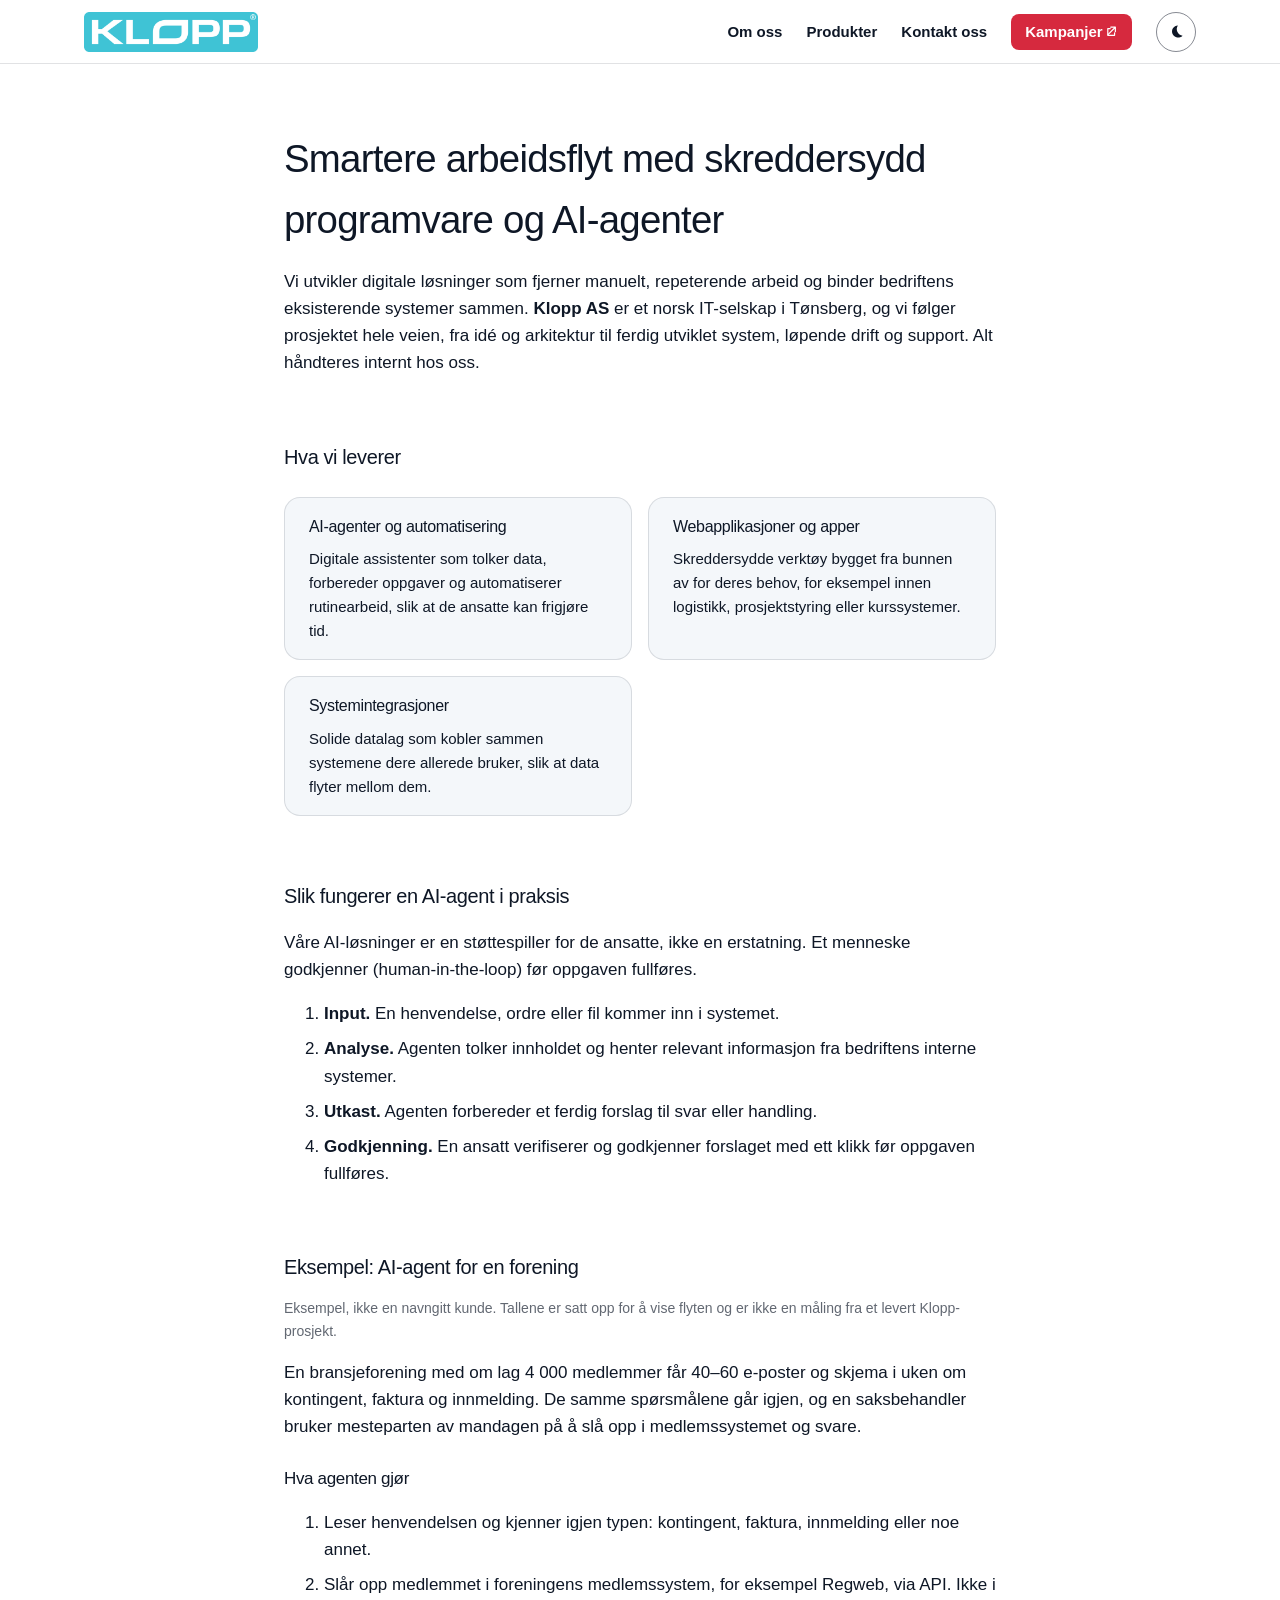
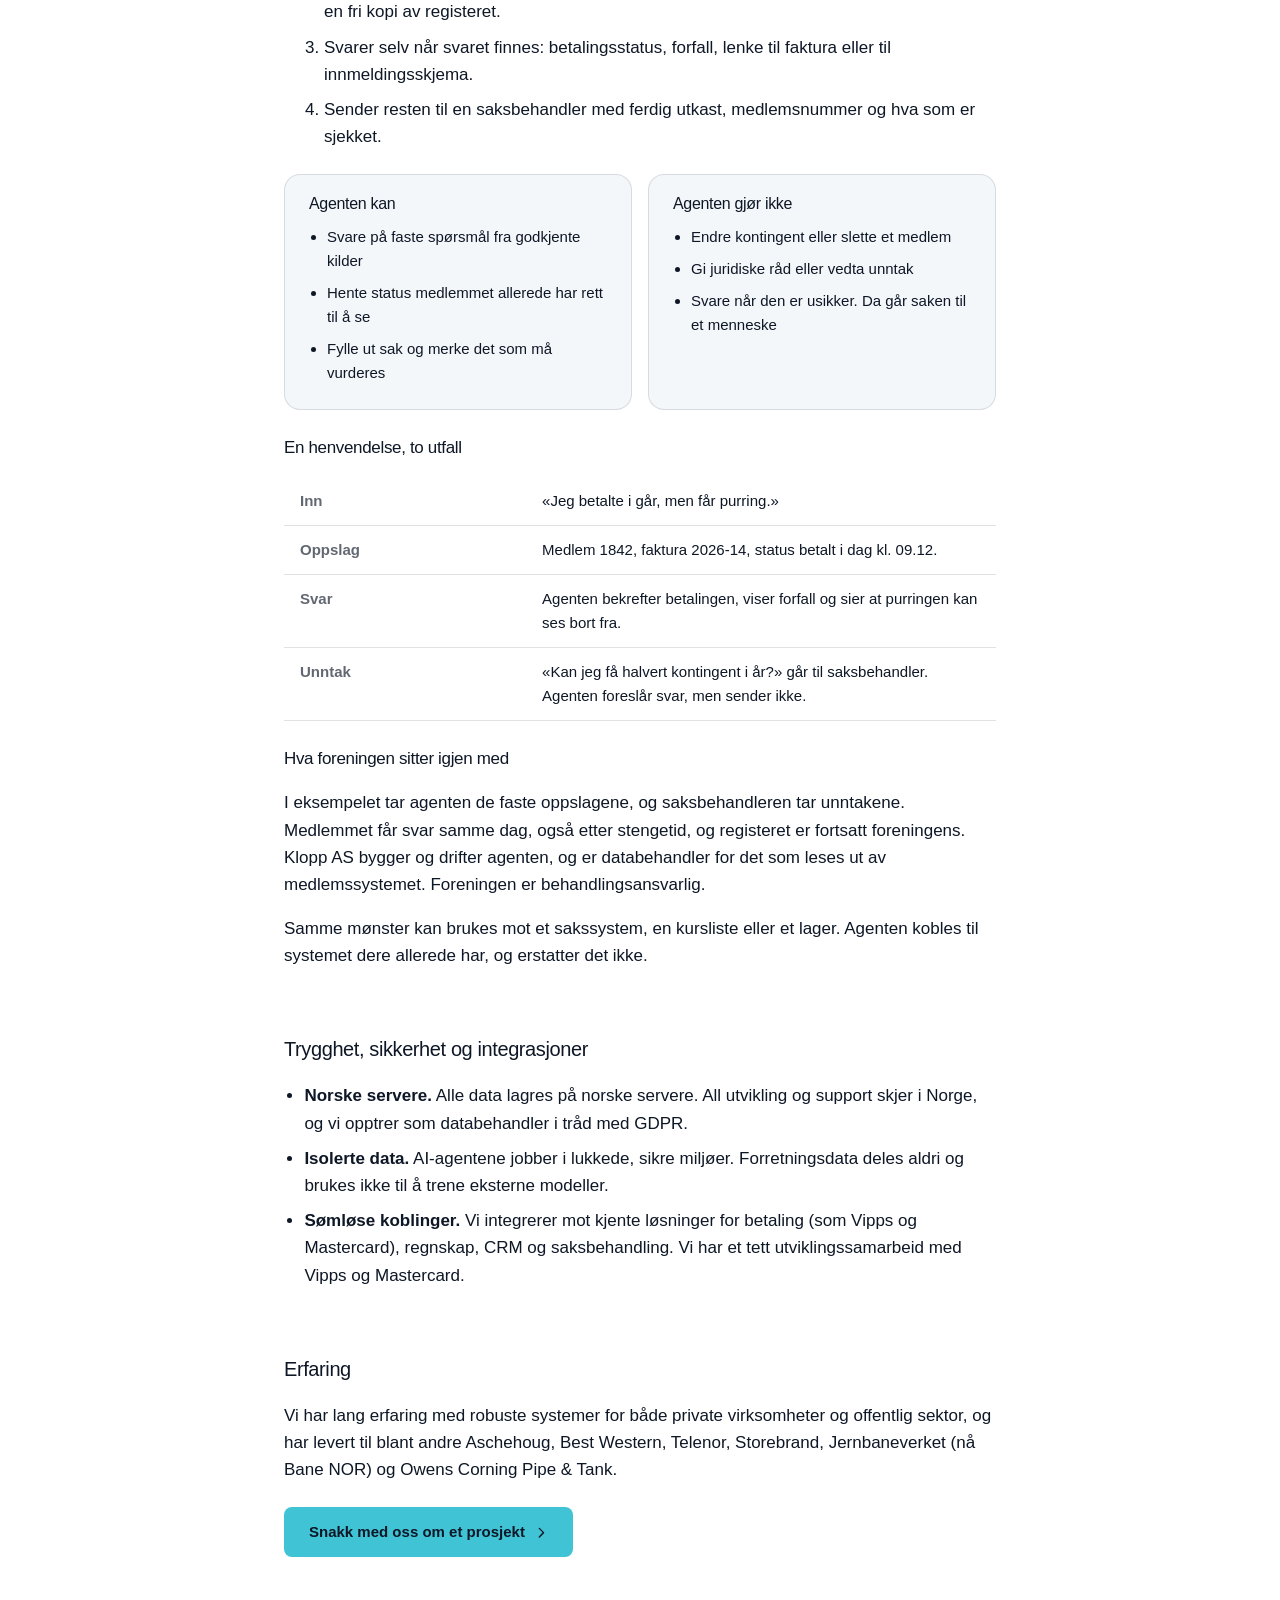
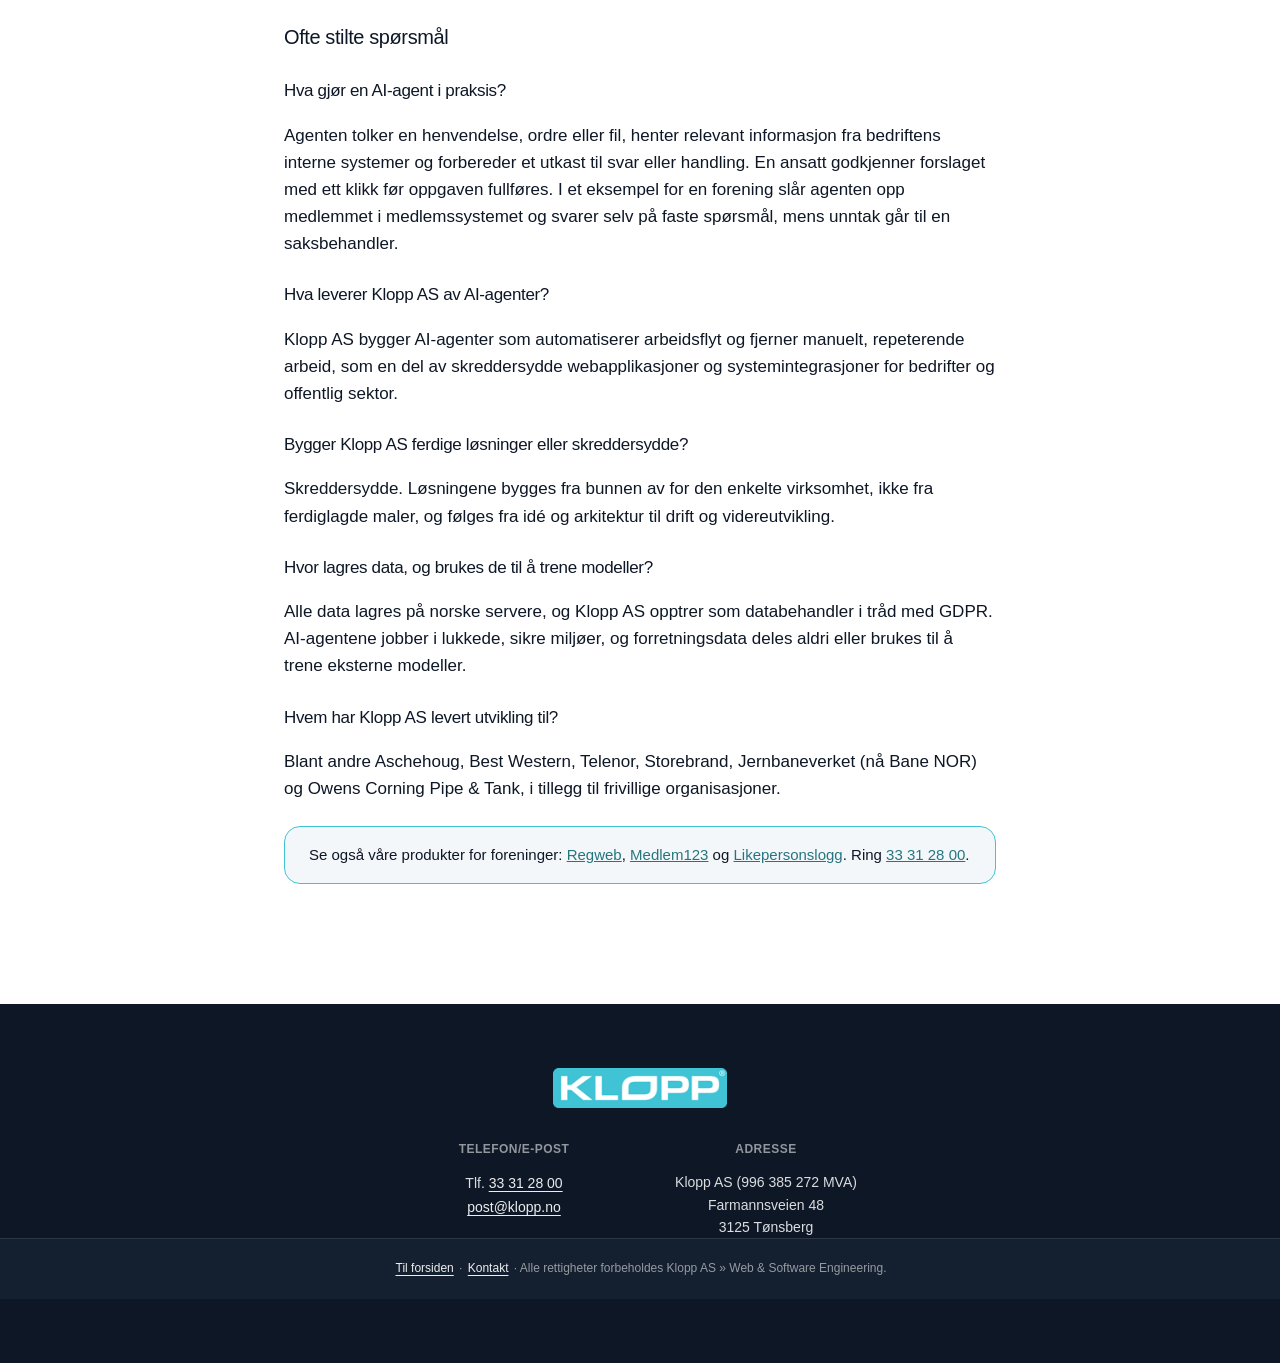
==== ai-agenter/index.html @ 17eaadf7 "Share image 1200x630 from full-resolution 2027 master; update og:/twitter: image tags with size, typ" ====
<!DOCTYPE html>
<html lang="nb">
    <head>
        <meta charset="utf-8" />
        <meta name="viewport" content="width=device-width, initial-scale=1, shrink-to-fit=no" />
        <meta name="description" content="Klopp AS i Tønsberg bygger AI-agenter, skreddersydde webapplikasjoner og systemintegrasjoner for bedrifter og offentlig sektor. Norske servere, GDPR." />
        <meta name="author" content="Klopp AS" />
        <link rel="canonical" href="https://klopp.no/ai-agenter/" />
        <meta property="og:type" content="website" />
        <meta property="og:url" content="https://klopp.no/ai-agenter/" />
        <meta property="og:title" content="AI-agenter og skreddersydd programvare — Klopp AS" />
        <meta property="og:description" content="Klopp AS i Tønsberg bygger AI-agenter, skreddersydde webapplikasjoner og systemintegrasjoner for bedrifter og offentlig sektor. Norske servere, GDPR." />
        <meta property="og:image" content="https://klopp.no/assets/img/klopp-forsidebilde-2027-delingsbilde-1200x630.jpg" />
        <meta property="og:image:width" content="1200" />
        <meta property="og:image:height" content="630" />
        <meta property="og:image:type" content="image/jpeg" />
        <meta property="og:image:alt" content="Fire kolleger rundt et bord i et lyst kontor, med Regweb medlemssystem på en laptop og Klopp-logo på kaffekoppen" />
        <meta property="og:locale" content="nb_NO" />
        <meta name="twitter:card" content="summary_large_image" />
        <meta name="twitter:title" content="AI-agenter og skreddersydd programvare — Klopp AS" />
        <meta name="twitter:description" content="Klopp AS i Tønsberg bygger AI-agenter, skreddersydde webapplikasjoner og systemintegrasjoner for bedrifter og offentlig sektor. Norske servere, GDPR." />
        <meta name="twitter:image" content="https://klopp.no/assets/img/klopp-forsidebilde-2027-delingsbilde-1200x630.jpg" />
        <meta name="twitter:image:alt" content="Fire kolleger rundt et bord i et lyst kontor, med Regweb medlemssystem på en laptop og Klopp-logo på kaffekoppen" />
        <meta name="color-scheme" content="light dark" />
        <meta name="referrer" content="strict-origin-when-cross-origin" />
        <meta http-equiv="Content-Security-Policy" content="default-src 'self'; script-src 'self'; style-src 'self' 'unsafe-inline'; img-src 'self' data:; font-src 'self' data:; connect-src 'self'; base-uri 'self'; form-action 'self'; object-src 'none'" />
        <script src="/js/theme-init.js"></script>
        <title>AI-agenter og skreddersydd programvare — Klopp AS</title>
        <link rel="icon" type="image/x-icon" href="/assets/img/favicon.ico" />
        <link rel="apple-touch-icon" href="/assets/img/apple-touch-icon.png" />
        <meta name="theme-color" content="#ffffff" media="(prefers-color-scheme: light)" />
        <meta name="theme-color" content="#1b1a19" media="(prefers-color-scheme: dark)" />
        <link href="/css/site.css" rel="stylesheet" />
        <script type="application/ld+json">
        {
            "@context": "https://schema.org",
            "@type": "WebPage",
            "@id": "https://klopp.no/ai-agenter/#webpage",
            "name": "AI-agenter og skreddersydd programvare — Klopp AS",
            "url": "https://klopp.no/ai-agenter/",
            "isPartOf": { "@id": "https://klopp.no/#website" },
            "inLanguage": "nb-NO"
        }
        </script>
        <script type="application/ld+json">
        {
            "@context": "https://schema.org",
            "@type": "BreadcrumbList",
            "itemListElement": [
                { "@type": "ListItem", "position": 1, "name": "Klopp AS", "item": "https://klopp.no/" },
                { "@type": "ListItem", "position": 2, "name": "AI-agenter", "item": "https://klopp.no/ai-agenter/" }
            ]
        }
        </script>
        <script type="application/ld+json">
        {
            "@context": "https://schema.org",
            "@type": "FAQPage",
            "mainEntity": [
                {
                    "@type": "Question",
                    "name": "Hva gjør en AI-agent i praksis?",
                    "acceptedAnswer": {
                        "@type": "Answer",
                        "text": "Agenten tolker en henvendelse, ordre eller fil, henter relevant informasjon fra bedriftens interne systemer og forbereder et utkast til svar eller handling. En ansatt godkjenner forslaget med ett klikk før oppgaven fullføres. I et eksempel for en forening slår agenten opp medlemmet i medlemssystemet og svarer selv på faste spørsmål, mens unntak går til en saksbehandler."
                    }
                },
                {
                    "@type": "Question",
                    "name": "Hva leverer Klopp AS av AI-agenter?",
                    "acceptedAnswer": {
                        "@type": "Answer",
                        "text": "Klopp AS bygger AI-agenter som automatiserer arbeidsflyt og fjerner manuelt, repeterende arbeid, som en del av skreddersydde webapplikasjoner og systemintegrasjoner for bedrifter og offentlig sektor."
                    }
                },
                {
                    "@type": "Question",
                    "name": "Bygger Klopp AS ferdige løsninger eller skreddersydde?",
                    "acceptedAnswer": {
                        "@type": "Answer",
                        "text": "Skreddersydde. Løsningene bygges fra bunnen av for den enkelte virksomhet, ikke fra ferdiglagde maler, og følges fra idé og arkitektur til drift og videreutvikling."
                    }
                },
                {
                    "@type": "Question",
                    "name": "Hvor lagres data, og brukes de til å trene modeller?",
                    "acceptedAnswer": {
                        "@type": "Answer",
                        "text": "Alle data lagres på norske servere, og Klopp AS opptrer som databehandler i tråd med GDPR. AI-agentene jobber i lukkede, sikre miljøer, og forretningsdata deles aldri eller brukes til å trene eksterne modeller."
                    }
                },
                {
                    "@type": "Question",
                    "name": "Hvem har Klopp AS levert utvikling til?",
                    "acceptedAnswer": {
                        "@type": "Answer",
                        "text": "Blant andre Aschehoug, Best Western, Telenor, Storebrand, Jernbaneverket (nå Bane NOR) og Owens Corning Pipe & Tank, i tillegg til frivillige organisasjoner."
                    }
                }
            ]
        }
        </script>
        <style>
            .legal-page {
                max-width: 760px;
                margin: 0 auto;
                padding: calc(var(--nav-height) + var(--space-8)) var(--space-5) var(--space-9);
            }
            .legal-page h1 {
                font-size: clamp(1.75rem, 3vw, 2.5rem);
                letter-spacing: -0.02em;
            }
            .legal-page .legal-updated {
                color: var(--color-text-secondary);
                font-size: 14px;
                margin: var(--space-2) 0 var(--space-8);
            }
            .legal-page h3.faq-q { font-size: 17px; margin: var(--space-5) 0 var(--space-2); }
            .legal-page h2 { scroll-margin-top: calc(var(--nav-height) + var(--space-4)); }
            .ex-note { font-size: 14px; color: var(--color-text-secondary); }
            .prod-hero-img { display: block; width: 100%; height: auto; border-radius: var(--radius-md); border: 1px solid var(--color-border); margin: var(--space-5) 0; }
            .ex-grid { display: grid; grid-template-columns: repeat(2, minmax(0, 1fr)); gap: var(--space-4); margin: var(--space-5) 0; }
            @media (max-width: 640px) { .ex-grid { grid-template-columns: minmax(0, 1fr); } }
            .ex-card { background: var(--color-bg-elevated); border: 1px solid var(--color-border); border-radius: var(--radius-md); padding: var(--space-4) var(--space-5); }
            .ex-card h3 { font-size: 16px; margin: 0 0 var(--space-2); }
            .ex-card p, .ex-card ul { margin: 0; font-size: 15px; }
            .ex-card ul { padding-left: 1.1em; }
            .ex-table { width: 100%; border-collapse: collapse; font-size: 15px; margin: var(--space-4) 0; }
            .ex-table th, .ex-table td { text-align: left; vertical-align: top; padding: var(--space-3) var(--space-4); border-bottom: 1px solid var(--color-border); }
            .ex-table thead th { color: var(--color-text); font-size: 14px; border-bottom: 2px solid var(--color-border); }
            .ex-table tbody th { width: 34%; color: var(--color-text-secondary); font-weight: 600; }
            @media (max-width: 600px) {
                .ex-table, .ex-table tbody, .ex-table tr, .ex-table th, .ex-table td { display: block; width: auto; }
                .ex-table thead { display: none; }
                .ex-table tr { border-bottom: 1px solid var(--color-border); padding: var(--space-3) 0; }
                .ex-table tbody th { border: 0; padding: 0 var(--space-2) var(--space-1); width: auto; }
                .ex-table td { border: 0; padding: var(--space-1) var(--space-2); }
                .ex-table-cmp td::before { content: attr(data-label) ": "; font-weight: 600; color: var(--color-text-secondary); }
            }
            .prod-actions { display: flex; flex-wrap: wrap; gap: var(--space-3); margin: var(--space-5) 0; }
            .prod-actions .teaser-card-btn { width: auto; }
            @media (max-width: 480px) { .prod-actions .teaser-card-btn { width: 100%; } }
            .legal-page h2 {
                font-size: 20px;
                margin-top: var(--space-8);
                margin-bottom: var(--space-3);
            }
            .legal-page p, .legal-page li { line-height: 1.6; }
            .legal-page ul { padding-left: 1.2em; }
            .legal-page li { margin-bottom: var(--space-2); }
            .legal-page .legal-box {
                background: var(--color-bg-elevated);
                border: 1px solid var(--accent-blue);
                border-radius: var(--radius-md);
                padding: var(--space-4) var(--space-5);
                margin: var(--space-5) 0;
                font-size: 15px;
            }
            .navbar-brand-logo { height: 40px; width: auto; display: block; }
            .footer-brand-logo { height: 40px; width: auto; }
            .footer-grid-compact {
                grid-template-columns: repeat(2, minmax(0, 220px));
                justify-content: center;
            }
            @media (max-width: 767px) { .footer-grid-compact { grid-template-columns: 1fr; justify-content: normal; } }
        </style>
    </head>
    <body>
        <a class="skip-link" href="#main">Hopp til innhold</a>
        <nav class="navbar">
            <div class="container">
                <a class="navbar-brand" href="/"><picture><source srcset="/assets/img/Klopp_logo_ink_R_w600.webp" type="image/webp" /><img src="/assets/img/Klopp_logo_ink_R_w600.png" alt="Klopp AS" class="navbar-brand-logo" width="600" height="138" /></picture></a>
                <div class="navbar-actions">
                    <a class="navbar-link" href="/#tillit">Om oss</a>
                    <a class="navbar-link" href="/#produkter">Produkter</a>
                    <a class="navbar-link" href="/kontakt.html">Kontakt oss</a>
                    <a class="navbar-link navbar-link-highlight" href="https://medlemssystem.no/" target="_blank" rel="noopener">Kampanjer <svg class="icon" viewBox="0 0 16 16" width="1em" height="1em" fill="currentColor" aria-hidden="true"><path d="M6.5 2.75A.75.75 0 0 1 7.25 2H13a.75.75 0 0 1 .75.75v5.75a.75.75 0 0 1-1.5 0V4.56L4.28 12.53a.75.75 0 0 1-1.06-1.06L11.19 3.5H7.25a.75.75 0 0 1-.75-.75Z"/><path d="M2.75 4.5A.75.75 0 0 1 3.5 3.75h3a.75.75 0 0 1 0 1.5h-2.25v7h7V10a.75.75 0 0 1 1.5 0v3a.75.75 0 0 1-.75.75h-8.5a.75.75 0 0 1-.75-.75v-8.5Z"/></svg><span class="sr-only">(åpner medlemssystem.no i ny fane)</span></a>
                    <button class="theme-toggle" id="themeToggle" type="button" aria-label="Bytt mellom lyst og mørkt utseende" aria-pressed="false">
                        <span class="theme-toggle-icon" aria-hidden="true"><svg class="icon" viewBox="0 0 16 16" width="1em" height="1em" fill="currentColor"><path d="M9.5 1.5a6.5 6.5 0 1 0 5 10.9A7 7 0 0 1 9.5 1.5Z"/></svg></span>
                    </button>
                </div>
            </div>
        </nav>

        <main class="legal-page" id="main">
            <h1>Smartere arbeidsflyt med skreddersydd programvare og AI-agenter</h1>
            <p>Vi utvikler digitale løsninger som fjerner manuelt, repeterende arbeid og binder bedriftens eksisterende systemer sammen. <strong>Klopp AS</strong> er et norsk IT-selskap i Tønsberg, og vi følger prosjektet hele veien, fra idé og arkitektur til ferdig utviklet system, løpende drift og support. Alt håndteres internt hos oss.</p>
            <h2>Hva vi leverer</h2>
            <div class="ex-grid">
                <section class="ex-card"><h3>AI-agenter og automatisering</h3><p>Digitale assistenter som tolker data, forbereder oppgaver og automatiserer rutinearbeid, slik at de ansatte kan frigjøre tid.</p></section>
                <section class="ex-card"><h3>Webapplikasjoner og apper</h3><p>Skreddersydde verktøy bygget fra bunnen av for deres behov, for eksempel innen logistikk, prosjektstyring eller kurssystemer.</p></section>
                <section class="ex-card"><h3>Systemintegrasjoner</h3><p>Solide datalag som kobler sammen systemene dere allerede bruker, slik at data flyter mellom dem.</p></section>
            </div>
            <h2>Slik fungerer en AI-agent i praksis</h2>
            <p>Våre AI-løsninger er en støttespiller for de ansatte, ikke en erstatning. Et menneske godkjenner (human-in-the-loop) før oppgaven fullføres.</p>
            <ol>
                <li><strong>Input.</strong> En henvendelse, ordre eller fil kommer inn i systemet.</li>
                <li><strong>Analyse.</strong> Agenten tolker innholdet og henter relevant informasjon fra bedriftens interne systemer.</li>
                <li><strong>Utkast.</strong> Agenten forbereder et ferdig forslag til svar eller handling.</li>
                <li><strong>Godkjenning.</strong> En ansatt verifiserer og godkjenner forslaget med ett klikk før oppgaven fullføres.</li>
            </ol>
            <h2>Eksempel: AI-agent for en forening</h2>
            <p class="ex-note">Eksempel, ikke en navngitt kunde. Tallene er satt opp for å vise flyten og er ikke en måling fra et levert Klopp-prosjekt.</p>
            <p>En bransjeforening med om lag 4&nbsp;000 medlemmer får 40–60 e-poster og skjema i uken om kontingent, faktura og innmelding. De samme spørsmålene går igjen, og en saksbehandler bruker mesteparten av mandagen på å slå opp i medlemssystemet og svare.</p>
            <h3 class="faq-q">Hva agenten gjør</h3>
            <ol>
                <li>Leser henvendelsen og kjenner igjen typen: kontingent, faktura, innmelding eller noe annet.</li>
                <li>Slår opp medlemmet i foreningens medlemssystem, for eksempel Regweb, via API. Ikke i en fri kopi av registeret.</li>
                <li>Svarer selv når svaret finnes: betalingsstatus, forfall, lenke til faktura eller til innmeldingsskjema.</li>
                <li>Sender resten til en saksbehandler med ferdig utkast, medlemsnummer og hva som er sjekket.</li>
            </ol>
            <div class="ex-grid">
                <section class="ex-card">
                    <h3>Agenten kan</h3>
                    <ul>
                        <li>Svare på faste spørsmål fra godkjente kilder</li>
                        <li>Hente status medlemmet allerede har rett til å se</li>
                        <li>Fylle ut sak og merke det som må vurderes</li>
                    </ul>
                </section>
                <section class="ex-card">
                    <h3>Agenten gjør ikke</h3>
                    <ul>
                        <li>Endre kontingent eller slette et medlem</li>
                        <li>Gi juridiske råd eller vedta unntak</li>
                        <li>Svare når den er usikker. Da går saken til et menneske</li>
                    </ul>
                </section>
            </div>
            <h3 class="faq-q">En henvendelse, to utfall</h3>
            <table class="ex-table">
                <tbody>
                    <tr><th>Inn</th><td>«Jeg betalte i går, men får purring.»</td></tr>
                    <tr><th>Oppslag</th><td>Medlem 1842, faktura 2026-14, status betalt i dag kl. 09.12.</td></tr>
                    <tr><th>Svar</th><td>Agenten bekrefter betalingen, viser forfall og sier at purringen kan ses bort fra.</td></tr>
                    <tr><th>Unntak</th><td>«Kan jeg få halvert kontingent i år?» går til saksbehandler. Agenten foreslår svar, men sender ikke.</td></tr>
                </tbody>
            </table>
            <h3 class="faq-q">Hva foreningen sitter igjen med</h3>
            <p>I eksempelet tar agenten de faste oppslagene, og saksbehandleren tar unntakene. Medlemmet får svar samme dag, også etter stengetid, og registeret er fortsatt foreningens. Klopp AS bygger og drifter agenten, og er databehandler for det som leses ut av medlemssystemet. Foreningen er behandlingsansvarlig.</p>
            <p>Samme mønster kan brukes mot et sakssystem, en kursliste eller et lager. Agenten kobles til systemet dere allerede har, og erstatter det ikke.</p>

            <h2>Trygghet, sikkerhet og integrasjoner</h2>
            <ul>
                <li><strong>Norske servere.</strong> Alle data lagres på norske servere. All utvikling og support skjer i Norge, og vi opptrer som databehandler i tråd med GDPR.</li>
                <li><strong>Isolerte data.</strong> AI-agentene jobber i lukkede, sikre miljøer. Forretningsdata deles aldri og brukes ikke til å trene eksterne modeller.</li>
                <li><strong>Sømløse koblinger.</strong> Vi integrerer mot kjente løsninger for betaling (som Vipps og Mastercard), regnskap, CRM og saksbehandling. Vi har et tett utviklingssamarbeid med Vipps og Mastercard.</li>
            </ul>
            <h2>Erfaring</h2>
            <p>Vi har lang erfaring med robuste systemer for både private virksomheter og offentlig sektor, og har levert til blant andre Aschehoug, Best Western, Telenor, Storebrand, Jernbaneverket (nå Bane NOR) og Owens Corning Pipe &amp; Tank.</p>
            <div class="prod-actions"><a class="teaser-card-btn teaser-card-btn-primary" href="/kontakt.html">Snakk med oss om et prosjekt <svg class="icon" viewBox="0 0 16 16" width="1em" height="1em" fill="currentColor" aria-hidden="true"><path d="M6.22 3.22a.75.75 0 0 1 1.06 0l4.5 4.5a.75.75 0 0 1 0 1.06l-4.5 4.5a.75.75 0 1 1-1.06-1.06L10.19 8 6.22 4.03a.75.75 0 0 1 0-1.06Z"/></svg></a></div>
            <h2>Ofte stilte spørsmål</h2>
            <h3 class="faq-q">Hva gjør en AI-agent i praksis?</h3>
            <p>Agenten tolker en henvendelse, ordre eller fil, henter relevant informasjon fra bedriftens interne systemer og forbereder et utkast til svar eller handling. En ansatt godkjenner forslaget med ett klikk før oppgaven fullføres. I et eksempel for en forening slår agenten opp medlemmet i medlemssystemet og svarer selv på faste spørsmål, mens unntak går til en saksbehandler.</p>
            <h3 class="faq-q">Hva leverer Klopp AS av AI-agenter?</h3>
            <p>Klopp AS bygger AI-agenter som automatiserer arbeidsflyt og fjerner manuelt, repeterende arbeid, som en del av skreddersydde webapplikasjoner og systemintegrasjoner for bedrifter og offentlig sektor.</p>
            <h3 class="faq-q">Bygger Klopp AS ferdige løsninger eller skreddersydde?</h3>
            <p>Skreddersydde. Løsningene bygges fra bunnen av for den enkelte virksomhet, ikke fra ferdiglagde maler, og følges fra idé og arkitektur til drift og videreutvikling.</p>
            <h3 class="faq-q">Hvor lagres data, og brukes de til å trene modeller?</h3>
            <p>Alle data lagres på norske servere, og Klopp AS opptrer som databehandler i tråd med GDPR. AI-agentene jobber i lukkede, sikre miljøer, og forretningsdata deles aldri eller brukes til å trene eksterne modeller.</p>
            <h3 class="faq-q">Hvem har Klopp AS levert utvikling til?</h3>
            <p>Blant andre Aschehoug, Best Western, Telenor, Storebrand, Jernbaneverket (nå Bane NOR) og Owens Corning Pipe & Tank, i tillegg til frivillige organisasjoner.</p>
            <div class="legal-box">Se også våre produkter for foreninger: <a href="/regweb/">Regweb</a>, <a href="/medlem123/">Medlem123</a> og <a href="/likepersonslogg/">Likepersonslogg</a>. Ring <a href="tel:+4733312800">33 31 28 00</a>.</div>
        </main>

        <footer class="site-footer">
            <div class="container">
                <div class="footer-brand"><img src="/assets/img/Klopp_logo_ink_R_w200.png" alt="Klopp AS" class="footer-brand-logo" width="200" height="46" /></div>
                <div class="footer-grid footer-grid-compact">
                    <div>
                        <h3>Telefon/e-post</h3>
                        <p>Tlf. <a href="tel:+4733312800">33 31 28 00</a><br /><a href="mailto:post@klopp.no">post@klopp.no</a></p>
                    </div>
                    <div>
                        <h3>Adresse</h3>
                        <p>Klopp AS (996 385 272 MVA)<br />Farmannsveien 48<br />3125 Tønsberg</p>
                    </div>
                </div>
            </div>
            <div class="copyright">
                <div class="container">
                    <a href="/">Til forsiden</a> · <a href="/kontakt.html">Kontakt</a> · Alle rettigheter forbeholdes Klopp AS » Web &amp; Software Engineering.
                </div>
            </div>
        </footer>

        <script src="/js/site.js"></script>
    </body>
</html>
---- css/site.css ----
/* Font — Microsoft's own system-font stack from microsoft.com/nb-no, sampled live via getComputedStyle.
   No self-hosted files needed: Windows users get real Segoe UI Variable for free, others fall back gracefully. */
:root {
  color-scheme: light dark;

  --font-display: "Segoe UI Variable Text", "Segoe UI", segoeui, "Helvetica Neue", helvetica, arial, sans-serif;
  --font-text: "Segoe UI Variable Text", "Segoe UI", segoeui, "Helvetica Neue", helvetica, arial, sans-serif;

  --space-1: 4px;  --space-2: 8px;  --space-3: 12px; --space-4: 16px;
  --space-5: 24px; --space-6: 32px; --space-7: 48px; --space-8: 64px;
  --space-9: 96px; --space-10: 128px;

  /* radius-lg/full repurposed to Microsoft's own sampled values: 24px cards, 16px inner images, 8px buttons */
  --radius-sm: 6px; --radius-md: 16px; --radius-lg: 24px; --radius-full: 8px;

  --nav-height: 64px;
  --container-max: 1160px;

  --ease-out: cubic-bezier(0.16, 1, 0.3, 1);
  --duration-fast: 120ms;
  --duration-base: 300ms;
  --duration-slow: 450ms;

  /* "navy"/"cream" names kept for minimal-diff cascading — values now Microsoft's, not NBIM's */
  --navy: #0e1726;
  --navy-elevated: #14202f;
  --cream: #ffffff;
  /* One flat neutral surface for every alternating section, instead of a baby-blue tint that
     made the page feel like it changed "outfit" on every scroll. */
  --cream-alt: #f4f7fa;

  --color-bg: var(--cream);
  --color-bg-elevated: var(--cream-alt);
  --color-text: var(--navy);
  --color-text-secondary: rgba(14, 23, 38, 0.65);
  --color-border: rgba(14, 23, 38, 0.12);
  --shadow-color: rgba(0, 0, 0, 0.14);

  /* KLOPP logo cyan, sampled from Klopp_logo_ink_R_w600.png (#3fc3d5). Used raw for button fills
     (paired with dark navy text, 8.53:1) and directly on dark surfaces (8.26:1) — but raw cyan
     fails WCAG AA as TEXT on a light background (2.1:1), so --accent-text below is a darkened
     variant of the same hue instead, never the raw value. */
  --accent-blue: #3fc3d5;
  --accent-blue-bright: #3fc3d5;
  --accent-blue-hover: #35a5b5;
  --accent-teal-text: #25757f;
  --accent-text: var(--accent-teal-text);
  --accent-red: #d6293e;

  /* Darker teal for link HOVER text (site-footer/copyright) — kept as a separate, darker step
     from --accent-teal-text rather than reusing --accent-blue-hover (a button-surface color). */
  --navy-dark: #1c575f;
  --accent-text-strong: var(--accent-teal-text);

  /* Fluent-style double-layer elevation shadow, sampled from <store-card-feature> */
  --card-shadow: 0 0 2px rgba(0, 0, 0, 0.12), 0 2px 4px rgba(0, 0, 0, 0.14);
}

/* microsoft.com/nb-no itself has no dark mode (color-scheme: normal) — these dark values are
   our own reasonable Fluent-neutral extrapolation, not sampled, to keep the site's existing
   light/dark toggle working. */
@media (prefers-color-scheme: dark) {
  :root:not([data-theme="light"]) {
    --color-bg: #1b1a19;
    --color-bg-elevated: #252423;
    --color-text: #f3f2f1;
    --color-text-secondary: rgba(255, 255, 255, 0.7);
    --color-border: rgba(255, 255, 255, 0.16);
    --shadow-color: rgba(0, 0, 0, 0.5);
    --accent-text: var(--accent-blue-bright);
    --accent-text-strong: var(--accent-blue-bright);
    --card-shadow: 0 0 2px rgba(0, 0, 0, 0.4), 0 2px 4px rgba(0, 0, 0, 0.5);
  }
}
:root[data-theme="dark"] {
  --color-bg: #1b1a19;
  --color-bg-elevated: #252423;
  --color-text: #f3f2f1;
  --color-text-secondary: rgba(255, 255, 255, 0.7);
  --color-border: rgba(255, 255, 255, 0.16);
  --shadow-color: rgba(0, 0, 0, 0.5);
  --accent-text: var(--accent-blue-bright);
  --accent-text-strong: var(--accent-blue-bright);
  --card-shadow: 0 0 2px rgba(0, 0, 0, 0.4), 0 2px 4px rgba(0, 0, 0, 0.5);
}

* { box-sizing: border-box; }
html { scroll-behavior: smooth; }

.icon { vertical-align: -0.125em; flex: none; }

@media (prefers-reduced-motion: reduce) {
  html { scroll-behavior: auto; }
  *, *::before, *::after {
    animation-duration: 0.01ms !important;
    animation-iteration-count: 1 !important;
    transition-duration: 0.01ms !important;
    scroll-behavior: auto !important;
  }
}

body {
  margin: 0;
  font-family: var(--font-text);
  font-size: 17px;
  line-height: 1.6;
  color: var(--color-text);
  background: var(--color-bg);
  -webkit-font-smoothing: antialiased;
  text-rendering: optimizeLegibility;
}

img { max-width: 100%; height: auto; display: block; }

.container {
  max-width: var(--container-max);
  margin: 0 auto;
  padding: 0 var(--space-5);
}

h1, h2, h3 {
  font-family: var(--font-display);
  font-weight: 500;
  margin: 0;
  letter-spacing: -0.02em;
  color: var(--color-text);
}

a { color: var(--accent-text); }

:focus-visible {
  outline: 2px solid var(--accent-blue);
  outline-offset: 3px;
  border-radius: var(--radius-sm);
}

.btn:active, .service-card-link:active, .theme-toggle:active, .chip-link:active { transform: scale(0.97); }
@media (prefers-reduced-motion: reduce) {
  .btn:active, .service-card-link:active, .theme-toggle:active, .chip-link:active { transform: none; }
}

/* Chevron link — NBIM's recurring text-link-with-arrow pattern */
.chevron-link {
  display: inline-flex;
  align-items: center;
  gap: 6px;
  color: var(--color-text);
  text-decoration: underline;
  text-underline-offset: 3px;
  font-weight: 500;
  font-size: 16px;
  transition: color var(--duration-fast) var(--ease-out);
}
.chevron-link:hover { color: var(--accent-text); }
.chevron-link .icon { flex: none; }

.eyebrow-dot {
  display: inline-flex;
  align-items: center;
  gap: var(--space-2);
  font-size: 13px;
  font-weight: 600;
  letter-spacing: 0.08em;
  text-transform: uppercase;
  color: rgba(255, 255, 255, 0.85);
}
.eyebrow-dot .dot {
  width: 8px; height: 8px;
  border-radius: 50%;
  background: var(--accent-blue-bright);
  flex: none;
}

/* Navbar — minimal, light, matches NBIM's restrained utility bar */
.navbar {
  position: fixed;
  top: 0; left: 0; right: 0;
  z-index: 1000;
  min-height: var(--nav-height);
  display: flex;
  align-items: center;
  background: var(--color-bg);
  border-bottom: 1px solid var(--color-border);
}
.navbar .container { display: flex; flex-wrap: wrap; row-gap: var(--space-2); align-items: center; justify-content: space-between; width: 100%; gap: var(--space-3); }

.navbar-brand {
  display: flex;
  align-items: center;
  gap: var(--space-3);
  font-family: var(--font-display);
  font-size: 17px;
  font-weight: 700;
  color: var(--color-text);
  text-decoration: none;
  letter-spacing: -0.01em;
  flex-shrink: 0;
  white-space: nowrap;
}
.navbar-brand .brand-wordmark {
  display: inline-flex;
  flex-direction: column;
  align-items: flex-start;
}
.navbar-brand .brand-name { font-size: 19px; }
.navbar-brand .brand-underline {
  display: block;
  width: 100%;
  height: 3px;
  margin-top: 3px;
  border-radius: 2px;
  background: var(--accent-red);
}
.navbar-actions {
  display: flex;
  align-items: center;
  gap: var(--space-5);
  flex-shrink: 0;
}
.navbar-link {
  font-size: 15px;
  font-weight: 600;
  color: var(--color-text);
  text-decoration: none;
  white-space: nowrap;
  display: inline-flex;
  align-items: center;
  min-height: 44px;
}
.navbar-link:hover { color: var(--accent-text); }
.navbar-link[aria-current="page"] {
  color: var(--accent-text);
  text-decoration: underline;
  text-underline-offset: 4px;
}

/* Nav link that should stand out from the plain-text items — same brand red as the logo
   underline/discount badges, not the cyan CTA color, so it doesn't compete with the buttons. */
.navbar-link-highlight {
  padding: 6px 14px;
  border-radius: var(--radius-full);
  background: var(--accent-red);
  color: #ffffff;
  position: relative;
  min-height: 36px;
}
.navbar-link-highlight::after { content: ""; position: absolute; inset: -4px -2px; }
.navbar-link-highlight:hover { background: #b81f31; color: #ffffff; }
.navbar-link .icon { margin-left: 0.2em; font-size: 0.85em; }

@media (max-width: 640px) {
  .navbar-actions { gap: var(--space-3); }
}
/* Phones: logo + theme toggle share the first row, the four links get their own row below.
   display: contents lifts the links/toggle into the container's flex flow so they can be ordered;
   the ::after spacer (flex-basis 100%) forces the line break between the two rows. */
@media (max-width: 560px) {
  :root { --nav-height: 118px; }
  .navbar { padding: var(--space-2) 0; }
  .navbar .container { row-gap: var(--space-2); column-gap: var(--space-2); }
  .navbar-actions { display: contents; }
  .navbar .container::after { content: ""; flex-basis: 100%; order: 2; height: 0; }
  .theme-toggle { order: 1; margin-left: auto; }
  .navbar-link { order: 3; font-size: 14px; }
  .navbar-link-highlight { padding: 5px 12px; }
}
@media (max-width: 360px) {
  .navbar-link { font-size: 13px; }
  .navbar-link-highlight { padding: 4px 10px; }
}
@media (max-width: 420px) {
  .navbar-brand .brand-no { display: none; }
}
.navbar-brand .brand-no {
  display: inline-flex;
  align-items: center;
  gap: 6px;
  margin-left: 4px;
}
.navbar-brand .brand-no-icon {
  width: 33px; height: 24px;
  border-radius: 4px;
  overflow: hidden;
  flex: none;
  box-shadow: 0 0 0 1px rgba(14, 23, 38, 0.12);
}
.navbar-brand .brand-no-icon svg {
  display: block;
  width: 100%;
  height: 100%;
}
.navbar-brand .brand-no-text { font-size: 14px; font-weight: 700; }

.theme-toggle {
  display: flex;
  align-items: center;
  justify-content: center;
  width: 40px; height: 40px;
  background: transparent;
  color: var(--color-text);
  /* Own border-color (not --color-border): needs >=3:1 against the bg as a UI component
     boundary (WCAG 1.4.11) — --color-border's usual 0.12/0.16 opacity only gives ~1.3-1.7:1. */
  border: 1px solid rgba(14, 23, 38, 0.5);
  border-radius: 50%;
  font-size: 15px;
  cursor: pointer;
  transition: background var(--duration-fast) var(--ease-out);
}
:root[data-theme="dark"] .theme-toggle { border-color: rgba(255, 255, 255, 0.4); }
@media (prefers-color-scheme: dark) {
  :root:not([data-theme="light"]) .theme-toggle { border-color: rgba(255, 255, 255, 0.4); }
}
.theme-toggle:hover { background: var(--color-bg-elevated); }

/* Hero — Microsoft's own "feature card" pattern (e.g. the Edge showcase on microsoft.com/nb-no):
   a light page background with one big rounded two-column card, text left, photo right. No more
   full-bleed dark photo + white overlay text — Microsoft's consumer site stays light throughout. */
.masthead {
  position: relative;
  background: var(--color-bg);
  padding: calc(var(--nav-height) + var(--space-7)) 0 0;
}
.masthead-card {
  display: grid;
  grid-template-columns: minmax(0, 1fr) minmax(0, 1fr);
  align-items: stretch;
  background: var(--color-bg-elevated);
  border-radius: var(--radius-lg);
  overflow: hidden;
  box-shadow: var(--card-shadow);
  min-height: 460px;
}
.masthead-content {
  padding: var(--space-8) var(--space-7);
  display: flex;
  flex-direction: column;
  justify-content: center;
}
.masthead-media { position: relative; min-height: 320px; }
.masthead-media img { position: absolute; inset: 0; width: 100%; height: 100%; object-fit: cover; object-position: center top; }
.masthead-badges {
  position: absolute;
  top: var(--space-4);
  right: var(--space-4);
  z-index: 2;
  display: flex;
  flex-direction: column;
  align-items: flex-end;
  gap: var(--space-2);
}
.masthead-badges .price-badge { margin-right: 0; box-shadow: var(--card-shadow); }
.masthead-badges .discount-badge { padding: 4px var(--space-3); box-shadow: var(--card-shadow); }
.masthead-badge-link { text-decoration: none; }
@media (max-width: 900px) {
  .masthead-card { grid-template-columns: 1fr; min-height: 0; }
  /* Stacked layout is much wider than tall relative to the (near-square) source photo — a short
     min-height here crops out his face entirely, leaving only hair. 320px keeps enough vertical
     room that the face stays in frame at every width down to 375px. */
  .masthead-media { min-height: 320px; order: -1; }
  .masthead-content { padding: var(--space-6) var(--space-5); }
}

.masthead .eyebrow-dot { color: var(--accent-text-strong); }
.masthead .eyebrow-dot .dot { background: var(--accent-blue); }
.masthead-heading {
  font-size: clamp(2.25rem, 3.5vw + 1rem, 3rem);
  font-weight: 500;
  color: var(--color-text);
  line-height: 1.12;
  letter-spacing: -0.02em;
  margin-top: var(--space-4);
}
.masthead-subheading {
  font-family: var(--font-text);
  font-size: clamp(1.0625rem, 1vw + 0.9rem, 1.1875rem);
  font-weight: 400;
  color: var(--color-text-secondary);
  margin: var(--space-4) 0 0;
  max-width: 62ch;
  line-height: 1.6;
}

/* Primary CTA — Microsoft Blue #0078D4, 8px radius, sampled from the "Kjøp Microsoft 365" button */
.btn {
  display: inline-flex;
  align-items: center;
  gap: var(--space-2);
  padding: var(--space-3) var(--space-5);
  border-radius: var(--radius-full);
  background: var(--accent-blue);
  color: var(--navy);
  text-decoration: none;
  font-weight: 600;
  font-size: 15px;
  border: none;
  cursor: pointer;
  transition: background var(--duration-fast) var(--ease-out), transform var(--duration-fast) var(--ease-out);
}
.btn:hover { background: var(--accent-blue-hover); }
.btn-light {
  background: #ffffff;
  color: var(--navy);
}
.btn-light:hover { background: var(--cream-alt); }

.masthead-cta { display: flex; flex-wrap: wrap; gap: var(--space-4); margin-top: var(--space-6); }

.page-section { padding: var(--space-8) 0; }
@media (max-width: 767px) { .page-section { padding: var(--space-7) 0; } }
.page-section-alt { background: var(--color-bg-elevated); }
/* Two page-section-alt blocks in a row share the same background with no visual break,
   so the full double padding reads as a dead gap rather than a section change. */
.page-section-alt + .page-section-alt { padding-top: var(--space-4); }
/* For sections with only a heading + a few lines/logos (Fakta om selskapet, Partnere) — the full
   64px top/bottom padding reads as dead air when there's this little content to justify it. */
.page-section-tight { padding: var(--space-6) 0; }
@media (max-width: 767px) { .page-section-tight { padding: var(--space-5) 0; } }

/* Two-column heading/body intro pattern */
.intro-grid {
  display: grid;
  grid-template-columns: minmax(0, 0.85fr) minmax(0, 1fr);
  gap: var(--space-8);
  align-items: baseline;
}
@media (max-width: 767px) { .intro-grid { grid-template-columns: minmax(0, 1fr); gap: var(--space-5); } }
.intro-heading {
  font-size: clamp(1.75rem, 2.5vw + 1rem, 2.5rem);
}
.intro-body p {
  font-size: 18px;
  line-height: 1.65;
  color: var(--color-text);
  margin: 0 0 var(--space-4);
}
.intro-body p:last-of-type { margin-bottom: var(--space-5); }

/* Teaser card grid — Fluent-style floating white cards, mirrors microsoft.com's <store-card-feature> tiles */
.teaser-grid {
  display: grid;
  grid-template-columns: repeat(3, 1fr);
  gap: var(--space-6);
  margin-top: var(--space-8);
}
@media (max-width: 900px) { .teaser-grid { grid-template-columns: 1fr; } }
.faq-list {
  margin-top: var(--space-7);
  background: var(--color-bg);
  border: 1px solid var(--color-border);
  border-radius: var(--radius-lg);
  overflow: hidden;
}
.faq-list details { border-bottom: 1px solid var(--color-border); }
.faq-list details:last-child { border-bottom: none; }
.faq-list summary {
  display: flex;
  align-items: center;
  justify-content: space-between;
  gap: var(--space-4);
  padding: var(--space-5) var(--space-6);
  cursor: pointer;
  font-weight: 600;
  font-size: 17px;
  color: var(--color-text);
  list-style: none;
}
.faq-list summary::-webkit-details-marker { display: none; }
.faq-list summary::after {
  content: "";
  flex: none;
  width: 9px; height: 9px;
  border-right: 2px solid var(--accent-blue);
  border-bottom: 2px solid var(--accent-blue);
  transform: rotate(45deg);
  transition: transform 0.15s ease;
}
.faq-list details[open] summary::after { transform: rotate(-135deg); }
.faq-list p {
  margin: 0;
  padding: 0 var(--space-6) var(--space-5);
  color: var(--color-text-secondary);
  line-height: 1.65;
}

.campaign-banner {
  scroll-margin-top: calc(var(--nav-height) + var(--space-5));
  margin: var(--space-7) 0 0;
  border-radius: var(--radius-lg);
  overflow: hidden;
  box-shadow: var(--card-shadow);
  background: var(--color-bg-elevated);
}
.campaign-banner img {
  display: block;
  width: 100%;
  height: auto;
}

.teaser-card {
  background: var(--color-bg);
  border-radius: var(--radius-lg);
  box-shadow: var(--card-shadow);
  padding: 0;
  overflow: hidden;
  display: flex;
  flex-direction: column;
  color: inherit;
  text-decoration: none;
  transition: transform var(--duration-base) var(--ease-out), box-shadow var(--duration-base) var(--ease-out);
}
.teaser-grid .teaser-card:hover {
  transform: translateY(-4px);
  box-shadow: 0 2px 4px rgba(0, 0, 0, 0.12), 0 12px 24px rgba(0, 0, 0, 0.16);
}
@media (prefers-reduced-motion: reduce) {
  .teaser-card { transition: none; }
  .teaser-card:hover { transform: none; }
}
.teaser-card-image {
  aspect-ratio: 16 / 10;
  overflow: hidden;
}
.teaser-card-image img {
  width: 100%; height: 100%;
  object-fit: cover;
  display: block;
  transition: transform var(--duration-slow) var(--ease-out);
}
.teaser-card:hover .teaser-card-image img { transform: scale(1.04); }
.teaser-card-body {
  padding: var(--space-5) var(--space-6) var(--space-6);
  display: flex;
  flex-direction: column;
  flex: 1;
}

/* Product-family color scoping — each card sets --card-accent/--card-button/--card-bg/--card-border
   from either the orange or lilac token pair, so the badge/bullets/buttons below only need to
   reference the generic --card-* names once, never a color literal. */
.teaser-card--orange {
  --card-bg: var(--orange-bg);
  --card-border: var(--orange-border);
  --card-accent: var(--orange-accent);
}
.teaser-card--purple {
  --card-bg: var(--lilac-bg);
  --card-border: var(--lilac-border);
  --card-accent: var(--lilac-icon-color);
}

.teaser-card-badge {
  display: inline-flex;
  align-items: center;
  align-self: flex-start;
  padding: 4px var(--space-3);
  border-radius: 999px;
  background: var(--card-bg);
  border: 1px solid var(--card-border);
  color: var(--card-accent);
  font-size: 13px;
  font-weight: 700;
  margin-bottom: var(--space-3);
}

.teaser-card-title { font-size: 23px; margin-bottom: var(--space-2); }
.teaser-card-desc {
  color: var(--color-text-secondary);
  font-size: 15px;
  line-height: 1.55;
  margin: 0;
}

.teaser-card-bullets {
  list-style: none;
  margin: var(--space-4) 0 0;
  padding: 0;
  display: flex;
  flex-direction: column;
  gap: var(--space-2);
}
.teaser-card-bullets li {
  display: flex;
  align-items: flex-start;
  gap: var(--space-2);
  font-size: 14px;
  color: var(--color-text);
}
.teaser-card-bullets .icon { color: var(--card-accent); flex: none; margin-top: 3px; }

.teaser-card-note {
  display: block;
  margin: var(--space-3) 0 0;
  font-size: 13px;
  line-height: 1.5;
  color: var(--color-text-secondary);
}

.teaser-card-buttons {
  display: flex;
  flex-wrap: wrap;
  gap: var(--space-3);
  margin-top: auto;
  padding-top: var(--space-5);
}
.teaser-card-btn {
  display: inline-flex;
  align-items: center;
  justify-content: center;
  gap: var(--space-2);
  width: 100%;
  padding: var(--space-3) var(--space-5);
  border-radius: var(--radius-full);
  font-weight: 600;
  font-size: 15px;
  text-decoration: none;
  border: 1.5px solid transparent;
  cursor: pointer;
  transition: background var(--duration-fast) var(--ease-out), color var(--duration-fast) var(--ease-out);
}
/* Same cyan as .btn (hero/kontakt) — product-card primary CTA no longer uses its own isolated blue. */
.teaser-card-btn-primary { background: var(--accent-blue); color: var(--navy); }
.teaser-card-btn-primary:hover { background: var(--accent-blue-hover); }
.teaser-card-btn-secondary { background: transparent; border-color: var(--color-border); color: var(--color-text); }
.teaser-card-btn-secondary:hover { border-color: var(--accent-blue); color: var(--accent-text); }

/* Cards now provide their own separation/spacing, so the old <hr> divider between entries is hidden */
hr.divider { display: none; }

.sr-only {
  position: absolute;
  width: 1px;
  height: 1px;
  padding: 0;
  margin: -1px;
  overflow: hidden;
  clip: rect(0, 0, 0, 0);
  white-space: nowrap;
  border: 0;
}

.skip-link {
  position: absolute;
  top: -48px;
  left: var(--space-4);
  z-index: 1000;
  padding: var(--space-2) var(--space-4);
  background: var(--accent-blue);
  color: var(--navy);
  border-radius: 6px;
  text-decoration: none;
  font-size: 14px;
  font-weight: 600;
  transition: top 150ms var(--ease-out);
}
.skip-link:focus { top: var(--space-2); }

#tjenester { scroll-margin-top: calc(var(--nav-height) + var(--space-5)); }

/* Full service detail entries — Fluent-style floating white cards, replaces the old plain-flow + <hr> layout */
.service-entry {
  scroll-margin-top: calc(var(--nav-height) + var(--space-5));
  background: var(--color-bg);
  border-radius: var(--radius-lg);
  box-shadow: var(--card-shadow);
  padding: var(--space-7) var(--space-6);
  margin-bottom: var(--space-6);
}
@media (max-width: 767px) { .service-entry { padding: var(--space-5) var(--space-4); } }

.service-card-eyebrow {
  font-size: 13px;
  font-weight: 600;
  letter-spacing: 0.06em;
  text-transform: uppercase;
  color: var(--accent-text);
}
.service-entry-head {
  margin-top: var(--space-2);
  display: flex;
  align-items: flex-start;
  justify-content: space-between;
  gap: var(--space-4);
  flex-wrap: wrap;
}
.service-entry-title { font-size: 30px; }
.service-entry-title-row {
  display: flex;
  align-items: center;
  gap: var(--space-3);
  flex-wrap: wrap;
}
.service-entry-title-logo {
  height: 32px;
  width: auto;
  display: block;
  border-radius: var(--radius-sm);
}
.service-entry-intro {
  margin-top: var(--space-4);
  font-size: 16px;
  line-height: 1.65;
  color: var(--color-text);
  max-width: 640px;
}
.service-entry-intro strong { font-weight: 600; }
.service-entry-tagline {
  display: block;
  margin-top: var(--space-2);
  font-size: 17px;
  color: var(--color-text-secondary);
}
.discount-badge {
  display: inline-flex;
  align-items: center;
  flex: none;
  margin-top: 4px;
  padding: 7px 16px;
  border-radius: var(--radius-sm);
  background: var(--accent-red);
  color: #ffffff;
  font-size: 13px;
  font-weight: 700;
  letter-spacing: 0.02em;
  white-space: nowrap;
}

.service-entry-figure {
  margin-top: var(--space-6);
  border-radius: var(--radius-lg);
  overflow: hidden;
  border: 1px solid var(--color-border);
  aspect-ratio: 16 / 9;
}
.service-entry-figure img {
  width: 100%; height: 100%;
  object-fit: cover;
  transition: transform var(--duration-slow) var(--ease-out);
}
.service-entry-figure:hover img { transform: scale(1.02); }

.service-card-desc {
  color: var(--color-text);
  font-size: 17px;
  line-height: 1.65;
  margin-top: var(--space-5);
}

/* Trust strip — showcases named collaboration partners, mirrors microsoft.com/nb-no/customers'
   customer-name badges (there shown as logos on case-study cards; here as named chips, since we
   have no verified logo assets for these organizations to reuse). */
.trust-strip { margin-top: var(--space-5); }
.trust-strip-early {
  margin-top: var(--space-5);
  margin-bottom: var(--space-6);
  padding: var(--space-5);
  background: rgba(63, 195, 213, 0.1);
  border: 1px solid var(--accent-blue);
  border-radius: var(--radius-md);
}
.trust-strip-early .trust-strip-sentence { margin-bottom: var(--space-4); }
.trust-strip-sentence {
  font-size: 16px;
  line-height: 1.6;
  color: var(--color-text);
  margin: 0 0 var(--space-3);
}
.trust-strip-label {
  font-size: 13px;
  font-weight: 600;
  letter-spacing: 0.06em;
  text-transform: uppercase;
  color: var(--color-text-secondary);
  margin: 0 0 var(--space-3);
}
.trust-strip-row {
  display: flex;
  flex-wrap: wrap;
  gap: var(--space-3);
}
.trust-chip {
  display: inline-flex;
  align-items: center;
  padding: var(--space-2) var(--space-4);
  border-radius: var(--radius-full);
  background: var(--color-bg-elevated);
  font-size: 15px;
  font-weight: 600;
  color: var(--color-text);
}

.service-card-facts {
  list-style: none;
  padding: 0;
  margin: var(--space-5) 0 0;
  display: flex;
  flex-direction: column;
  gap: var(--space-2);
}
.service-card-facts li {
  display: flex;
  align-items: flex-start;
  gap: var(--space-3);
  font-size: 15px;
  color: var(--color-text);
}
.service-card-facts .icon { color: var(--accent-text); flex: none; margin-top: 0.2em; }

.selling-points {
  display: grid;
  grid-template-columns: 1fr 1fr;
  gap: var(--space-4);
  margin-top: var(--space-6);
}
@media (max-width: 640px) { .selling-points { grid-template-columns: 1fr; } }
.selling-point {
  display: flex;
  gap: var(--space-3);
  align-items: flex-start;
  background: var(--color-bg-elevated);
  border-radius: var(--radius-md);
  padding: var(--space-4);
}
.selling-point.full { grid-column: 1 / -1; }
.selling-point-num {
  flex: none;
  width: 32px;
  height: 32px;
  border-radius: 50%;
  background: var(--accent-blue);
  color: var(--navy);
  display: flex;
  align-items: center;
  justify-content: center;
  font-family: ui-monospace, SFMono-Regular, Menlo, Consolas, monospace;
  font-size: 13px;
  font-weight: 700;
}
.selling-point h4 { font-size: 15px; margin: 0 0 2px; }
.point-eyebrow {
  display: block;
  font-size: 12px;
  font-weight: 600;
  letter-spacing: 0.06em;
  text-transform: uppercase;
  color: var(--accent-text);
  margin-bottom: 2px;
}
.selling-point p { font-size: 13px; color: var(--color-text-secondary); margin: 0; }
.point-badge {
  display: inline-flex;
  align-items: center;
  background: transparent;
  border: 1.5px solid var(--color-text);
  color: var(--color-text);
  font-size: 12px;
  font-weight: 700;
  padding: 0 7px;
  border-radius: var(--radius-full);
  margin: 0 1px;
}

.selling-point.bonus {
  background: #fdeaec;
}
.selling-point.bonus .selling-point-num {
  background: var(--accent-red);
}
.selling-point.bonus h4,
.selling-point.bonus p,
.selling-point.bonus .point-eyebrow {
  color: #1a1a1a;
}
.selling-point.bonus .point-badge {
  border-color: #1a1a1a;
  color: #1a1a1a;
}

.subfeature-grid {
  display: grid;
  grid-template-columns: repeat(2, 1fr);
  gap: var(--space-5);
  margin-top: var(--space-6);
}
.subfeature img {
  display: block;
  width: 100%;
  aspect-ratio: 4 / 3;
  object-fit: cover;
  object-position: top;
  border-radius: var(--radius-md);
  border: 1px solid var(--color-border);
}
.subfeature h4 {
  font-size: 16px;
  font-weight: 600;
  margin: var(--space-3) 0 var(--space-1);
}
.subfeature p {
  font-size: 14px;
  line-height: 1.55;
  color: var(--color-text-secondary);
  margin: 0;
}
@media (max-width: 767px) { .subfeature-grid { grid-template-columns: 1fr; } }

.roles-block { margin-top: var(--space-6); }
.roles-grid {
  display: grid;
  grid-template-columns: repeat(3, 1fr);
  gap: var(--space-4);
  margin-bottom: var(--space-5);
}
.roles-grid .subfeature h5 {
  font-size: 15px;
  font-weight: 600;
  margin: var(--space-3) 0 var(--space-1);
}
.roles-grid .subfeature p { font-size: 13px; }
@media (max-width: 767px) { .roles-grid { grid-template-columns: 1fr; } }
.roles-block h4 {
  font-size: 16px;
  font-weight: 600;
  margin: 0 0 var(--space-3);
}
.roles-list {
  display: flex;
  flex-direction: column;
  gap: var(--space-3);
  margin: 0;
  padding: var(--space-4) var(--space-5);
  border-radius: var(--radius-md);
  background: var(--color-bg-elevated);
  border: 1px solid var(--color-border);
}
.roles-list > div + div { padding-top: var(--space-3); border-top: 1px solid var(--color-border); }
.roles-list dt {
  font-size: 14px;
  font-weight: 600;
  color: var(--color-text);
}
.roles-list dt .roles-alias { font-weight: 400; color: var(--color-text-secondary); }
.roles-list dd {
  margin: var(--space-1) 0 0;
  font-size: 14px;
  line-height: 1.55;
  color: var(--color-text-secondary);
}

.service-card-price {
  margin: var(--space-6) 0 0;
  padding: var(--space-5) var(--space-6);
  border-radius: var(--radius-md);
  background: var(--color-bg-elevated);
  border: 1px solid var(--color-border);
  font-size: 14px;
  line-height: 1.5;
  color: var(--color-text-secondary);
}
.service-card-price p { margin: 0 0 var(--space-2); }
.service-card-price p:last-child { margin-bottom: 0; }
.price-headline strong {
  font-size: 20px;
  font-weight: 600;
  color: var(--color-text);
}
.price-badge {
  display: inline-block;
  margin-right: var(--space-2);
  padding: 2px var(--space-2);
  border-radius: var(--radius-sm);
  background: var(--accent-blue);
  color: var(--navy);
  font-size: 11px;
  font-weight: 700;
  letter-spacing: 0.04em;
  text-transform: uppercase;
  vertical-align: middle;
}
.price-was {
  color: var(--color-text-secondary);
  font-size: 15px;
  text-decoration: line-through;
  margin-right: var(--space-1);
}
.price-note { display: block; margin-top: 1px; font-size: 13px; }
.price-fineprint { font-size: 12px; color: var(--color-text-secondary); margin-top: var(--space-3); }
.price-example { margin-top: var(--space-4); }
.price-example-label {
  font-size: 12px;
  font-weight: 600;
  letter-spacing: 0.04em;
  text-transform: uppercase;
  color: var(--color-text-secondary);
  margin: 0 0 var(--space-3);
}
.price-example-grid {
  display: grid;
  grid-template-columns: 1fr 1fr;
  gap: var(--space-3);
}
@media (max-width: 560px) { .price-example-grid { grid-template-columns: 1fr; } }
.price-example-case {
  background: var(--color-bg);
  border: 1px solid var(--color-border);
  border-radius: var(--radius-md);
  padding: var(--space-4);
}
.price-example-case h5 {
  margin: 0 0 var(--space-2);
  font-size: 13px;
  font-weight: 600;
  color: var(--color-text-secondary);
}
.price-example-total {
  margin: 0 0 var(--space-1);
  font-size: 24px;
  font-weight: 700;
  color: var(--color-text);
  font-variant-numeric: tabular-nums;
}
.price-example-sum {
  margin: 0;
  font-size: 13px;
  color: var(--color-text-secondary);
  font-variant-numeric: tabular-nums;
}
.price-table {
  margin: var(--space-3) 0;
  padding: var(--space-1) 0;
  border-top: 1px solid var(--color-border);
  border-bottom: 1px solid var(--color-border);
}
.price-table > div {
  display: grid;
  grid-template-columns: 1fr auto;
  align-items: baseline;
  gap: var(--space-3);
  padding: var(--space-2) 0;
}
.price-table > div + div { border-top: 1px solid var(--color-border); }
.price-table dt { margin: 0; font-size: 13px; color: var(--color-text-secondary); }
.price-note-inline { font-style: italic; }
.price-table dd { margin: 0; font-size: 13px; font-weight: 600; color: var(--color-text); text-align: right; }

.service-card-link {
  display: inline-flex;
  align-items: center;
  gap: var(--space-2);
  margin-top: var(--space-6);
  padding: var(--space-3) var(--space-5);
  border-radius: var(--radius-full);
  background: var(--accent-blue);
  color: var(--navy);
  text-decoration: none;
  font-weight: 600;
  font-size: 15px;
  transition: background var(--duration-fast) var(--ease-out);
}
.service-card-link:hover { background: var(--accent-blue-hover); }
.service-card-link .icon { color: #ffffff; }
:root[data-theme="dark"] .service-card-link { background: #ffffff; color: var(--navy); }
:root[data-theme="dark"] .service-card-link .icon { color: var(--navy); }
:root[data-theme="dark"] .service-card-link:hover { background: var(--cream-alt); }
@media (prefers-color-scheme: dark) {
  :root:not([data-theme="light"]) .service-card-link { background: #ffffff; color: var(--navy); }
  :root:not([data-theme="light"]) .service-card-link .icon { color: var(--navy); }
  :root:not([data-theme="light"]) .service-card-link:hover { background: var(--cream-alt); }
}

/* Photo + card-overlay section — mirrors NBIM's "Ansvarlig forvaltning" pattern */
.photo-section { padding: var(--space-8) 0; background: var(--color-bg); }
.photo-section-eyebrow {
  font-size: 13px;
  font-weight: 600;
  letter-spacing: 0.06em;
  text-transform: uppercase;
  color: var(--accent-text);
  margin: 0 0 var(--space-4);
}
.photo-section-intro {
  font-size: 16px;
  line-height: 1.65;
  color: var(--color-text);
  max-width: 640px;
  margin: 0 0 var(--space-5);
}
.photo-section-intro strong { font-weight: 600; }
.photo-section-cta {
  margin-top: var(--space-6);
}
.photo-frame {
  position: relative;
  border-radius: var(--radius-lg);
  overflow: hidden;
  aspect-ratio: 2.3 / 1;
  box-shadow: var(--card-shadow);
}
.photo-caption {
  margin: var(--space-6) 0 0;
  max-width: 72ch;
  font-size: 18px;
  line-height: 1.65;
  color: var(--color-text);
}
.photo-frame img {
  position: absolute;
  inset: 0;
  width: 100%; height: 100%;
  object-fit: cover;
  z-index: 0;
}
.photo-card {
  position: relative;
  z-index: 1;
  margin: var(--space-6);
  padding: var(--space-7) var(--space-6);
  background: var(--cream);
  border-radius: var(--radius-md);
  max-width: 420px;
}
.photo-card h2 { font-size: clamp(1.5rem, 2vw + 1rem, 2rem); color: var(--navy); }
.photo-card p { color: rgba(0, 21, 56, 0.75); font-size: 16px; line-height: 1.65; margin: var(--space-4) 0 0; }
.photo-card-facts {
  list-style: none;
  padding: 0;
  margin: var(--space-5) 0 0;
  display: flex;
  flex-direction: column;
  gap: var(--space-3);
}
.photo-card-facts li {
  display: flex;
  align-items: flex-start;
  gap: var(--space-3);
  font-size: 15px;
  color: var(--navy);
}
.photo-card-facts .icon { color: var(--accent-text); flex: none; margin-top: 0.2em; }
.photo-card .chevron-link { color: var(--navy); }
.photo-card .chevron-link:hover { color: var(--accent-text); }
@media (max-width: 767px) {
  .photo-card { margin: var(--space-4); max-width: none; }
}

/* Callout / about band, reused as a light card inside a section */
.callout {
  padding: var(--space-6);
  background: var(--color-bg);
  box-shadow: var(--card-shadow);
  border-radius: var(--radius-lg);
}
.callout p { margin: 0; font-size: 17px; line-height: 1.65; }
.callout p strong { font-weight: 700; }

/* Light blue-tint contact band — Microsoft's own pages stay light/white, never full-bleed dark */
/* Fixed dark navy, deliberately NOT theme-variable — same background as the footer right below it,
   so the two form one uninterrupted stripe in both light and dark mode (no light/dark seam at the
   very bottom of the page when the theme toggle is used). */
.contact-band {
  background: var(--navy);
  color: rgba(255, 255, 255, 0.85);
  padding: var(--space-8) 0;
  text-align: center;
}
.contact-band-heading {
  font-size: clamp(1.75rem, 2.5vw + 1rem, 2.5rem);
  color: #ffffff;
  max-width: 640px;
  margin: 0 auto;
}
.contact-band-body {
  color: rgba(255, 255, 255, 0.75);
  font-size: 17px;
  max-width: 560px;
  margin: var(--space-4) auto 0;
  line-height: 1.6;
}
.contact-band .btn { margin-top: var(--space-6); }
.contact-band-direct {
  margin: var(--space-4) 0 0;
  font-size: 15px;
  color: rgba(255, 255, 255, 0.75);
}
.contact-band-direct a { color: rgba(255, 255, 255, 0.92); text-decoration: underline; text-underline-offset: 3px; }
.contact-band-sep { margin: 0 var(--space-1); color: rgba(255, 255, 255, 0.3); }

/* Footer — Microsoft's own footer colors, sampled from microsoft.com/nb-no (#F2F2F2 bg, #616161 text,
   11px legal bar). The medlem123.no-matched mauve version from r010 lives only on that branch. */
/* Same fixed --navy as .contact-band right above it — see that rule's comment. */
.site-footer { background: var(--navy); color: rgba(255, 255, 255, 0.85); text-align: center; padding: var(--space-8) 0; }
.footer-brand {
  display: inline-flex;
  align-items: center;
  gap: var(--space-3);
  margin: 0 auto var(--space-6);
  font-family: var(--font-display);
  font-weight: 700;
  letter-spacing: -0.01em;
  color: #ffffff;
}
.footer-brand-wordmark { display: inline-flex; flex-direction: column; align-items: flex-start; }
.footer-brand-name { font-size: 26px; }
.footer-brand-underline {
  display: block;
  width: 100%;
  height: 4px;
  margin-top: 4px;
  border-radius: 2px;
  background: var(--accent-red);
}
.footer-brand-no { display: inline-flex; align-items: center; gap: 8px; }
.footer-brand-no-icon {
  width: 44px; height: 32px;
  border-radius: 5px;
  overflow: hidden;
  flex: none;
  box-shadow: 0 0 0 1px rgba(14, 23, 38, 0.12);
}
.footer-brand-no-icon svg { display: block; width: 100%; height: 100%; }
.footer-brand-no-text { font-size: 19px; }
.site-footer h3 {
  font-family: var(--font-text);
  font-size: 12px;
  font-weight: 600;
  color: rgba(255, 255, 255, 0.55);
  text-transform: uppercase;
  letter-spacing: 0.04em;
  margin-bottom: var(--space-3);
}
.site-footer p { margin: 0; font-size: 14px; color: rgba(255, 255, 255, 0.85); line-height: 1.6; }
.site-footer a {
  display: inline-flex;
  align-items: center;
  gap: 6px;
  /* Near-white, not raw brand cyan — cyan-on-navy underlined links read poorly even though the
     WCAG ratio is technically fine (~8.5:1); Richard flagged this by eye, not by contrast checker. */
  color: rgba(255, 255, 255, 0.92);
  text-decoration: underline;
  text-underline-offset: 3px;
}
.site-footer a:hover { color: #ffffff; }
.footer-grid { display: grid; grid-template-columns: repeat(5, 1fr); gap: var(--space-6); }
@media (max-width: 900px) { .footer-grid { grid-template-columns: repeat(3, 1fr); } }
@media (max-width: 767px) { .footer-grid { grid-template-columns: 1fr; } }

/* Partner/member logos — Medlem av (NITO) og Partnere (Vipps, Mastercard), same content as regweb.no's footer */
.partner-logo { max-height: 28px; width: auto; margin: 0 auto; }
.partner-logo-row { display: flex; align-items: center; justify-content: center; gap: var(--space-4); }
.copyright {
  background: var(--navy-elevated);
  color: rgba(255, 255, 255, 0.55);
  text-align: center;
  padding: var(--space-4) var(--space-5);
  font-size: 12px;
  border-top: 1px solid rgba(255, 255, 255, 0.1);
}
.copyright a { display: inline-block; padding: 4px 2px; min-height: 24px; }
.copyright .container { padding-left: 0; padding-right: 0; }
.copyright-link { display: inline-block; margin-top: var(--space-2); color: rgba(255, 255, 255, 0.92); }
.copyright-link:hover { color: #ffffff; }

/* Scroll reveal — progressive enhancement, JS-gated */
/* Starts at 0.6, not 0 — a fast/flicked scroll can land an element mid-viewport before the
   IntersectionObserver callback + transition finish, and a fully transparent starting state made
   that moment read as "broken" (content briefly gone) rather than "still animating in". */
.js-reveal {
  opacity: 0.6;
  transform: translateY(12px);
  transition: opacity var(--duration-slow) var(--ease-out), transform var(--duration-slow) var(--ease-out);
}
.js-reveal.is-visible { opacity: 1; transform: translateY(0); }
@media (prefers-reduced-motion: reduce) {
  .js-reveal { opacity: 1; transform: none; transition: none; }
}
.theme-toggle-icon {
  display: inline-flex;
  transition: opacity var(--duration-fast) var(--ease-out), transform var(--duration-fast) var(--ease-out);
}
.theme-toggle-icon.is-swapping { opacity: 0; transform: rotate(-40deg) scale(0.8); }

/* hCaptcha renders a fixed 303px iframe — scale it down so it fits the smallest phones. */
@media (max-width: 360px) {
  .h-captcha { transform: scale(0.86); transform-origin: left top; height: 68px; }
}

/* Footer phone/e-mail links sit on their own lines — give them a >=24px tap target (WCAG 2.5.8). */
.footer-grid a { min-height: 24px; }
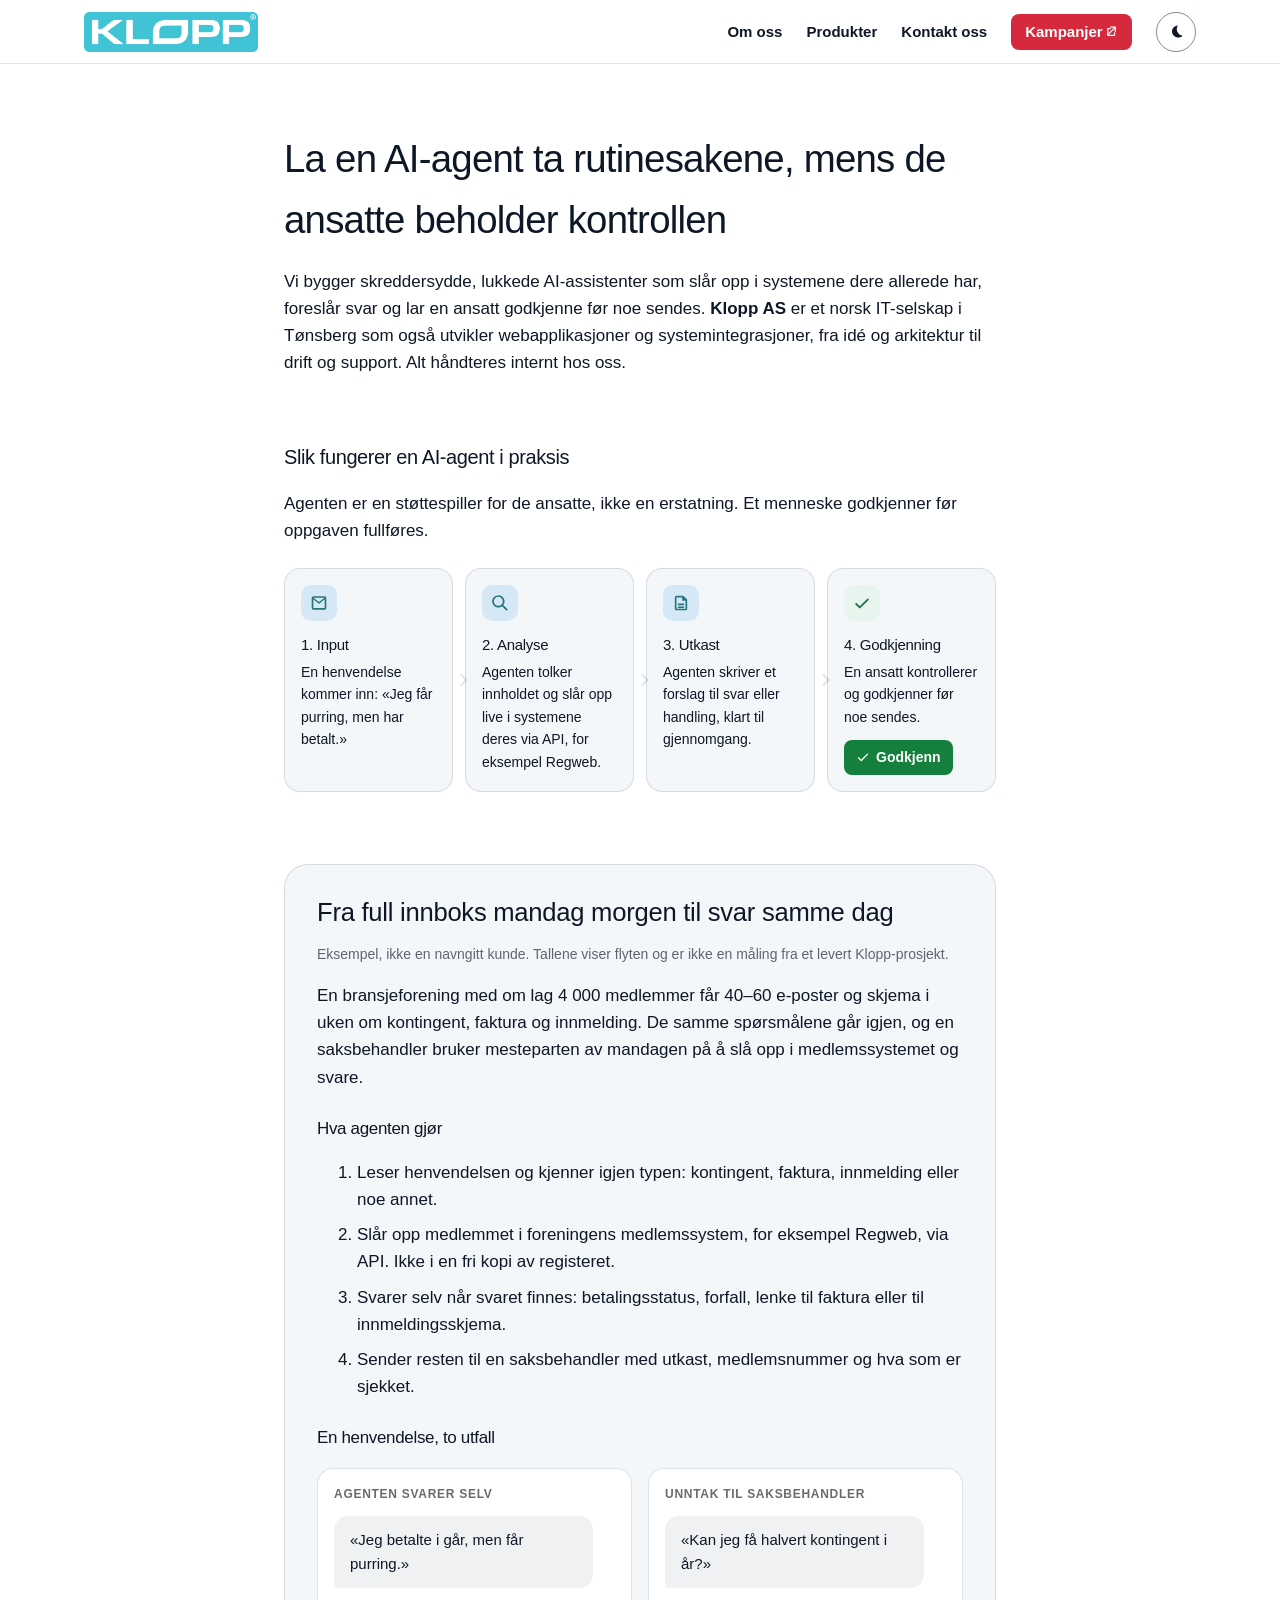
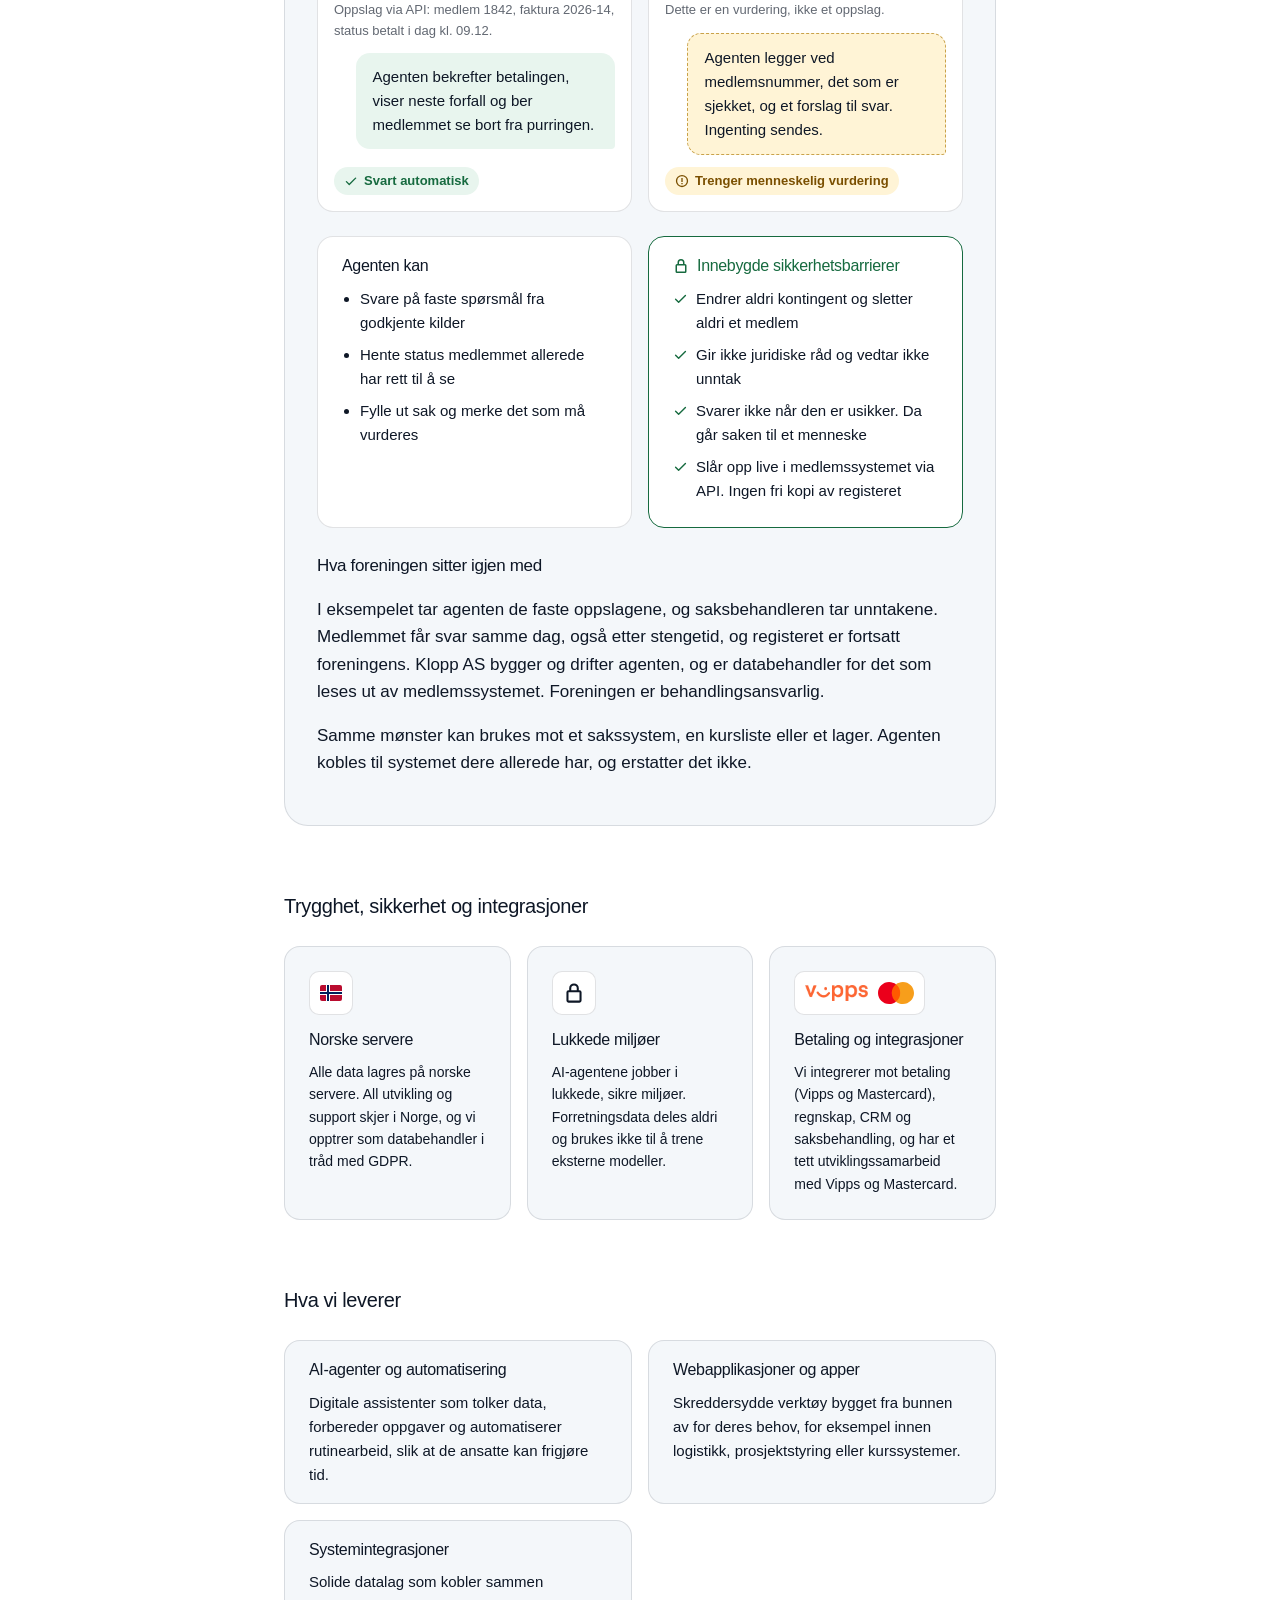
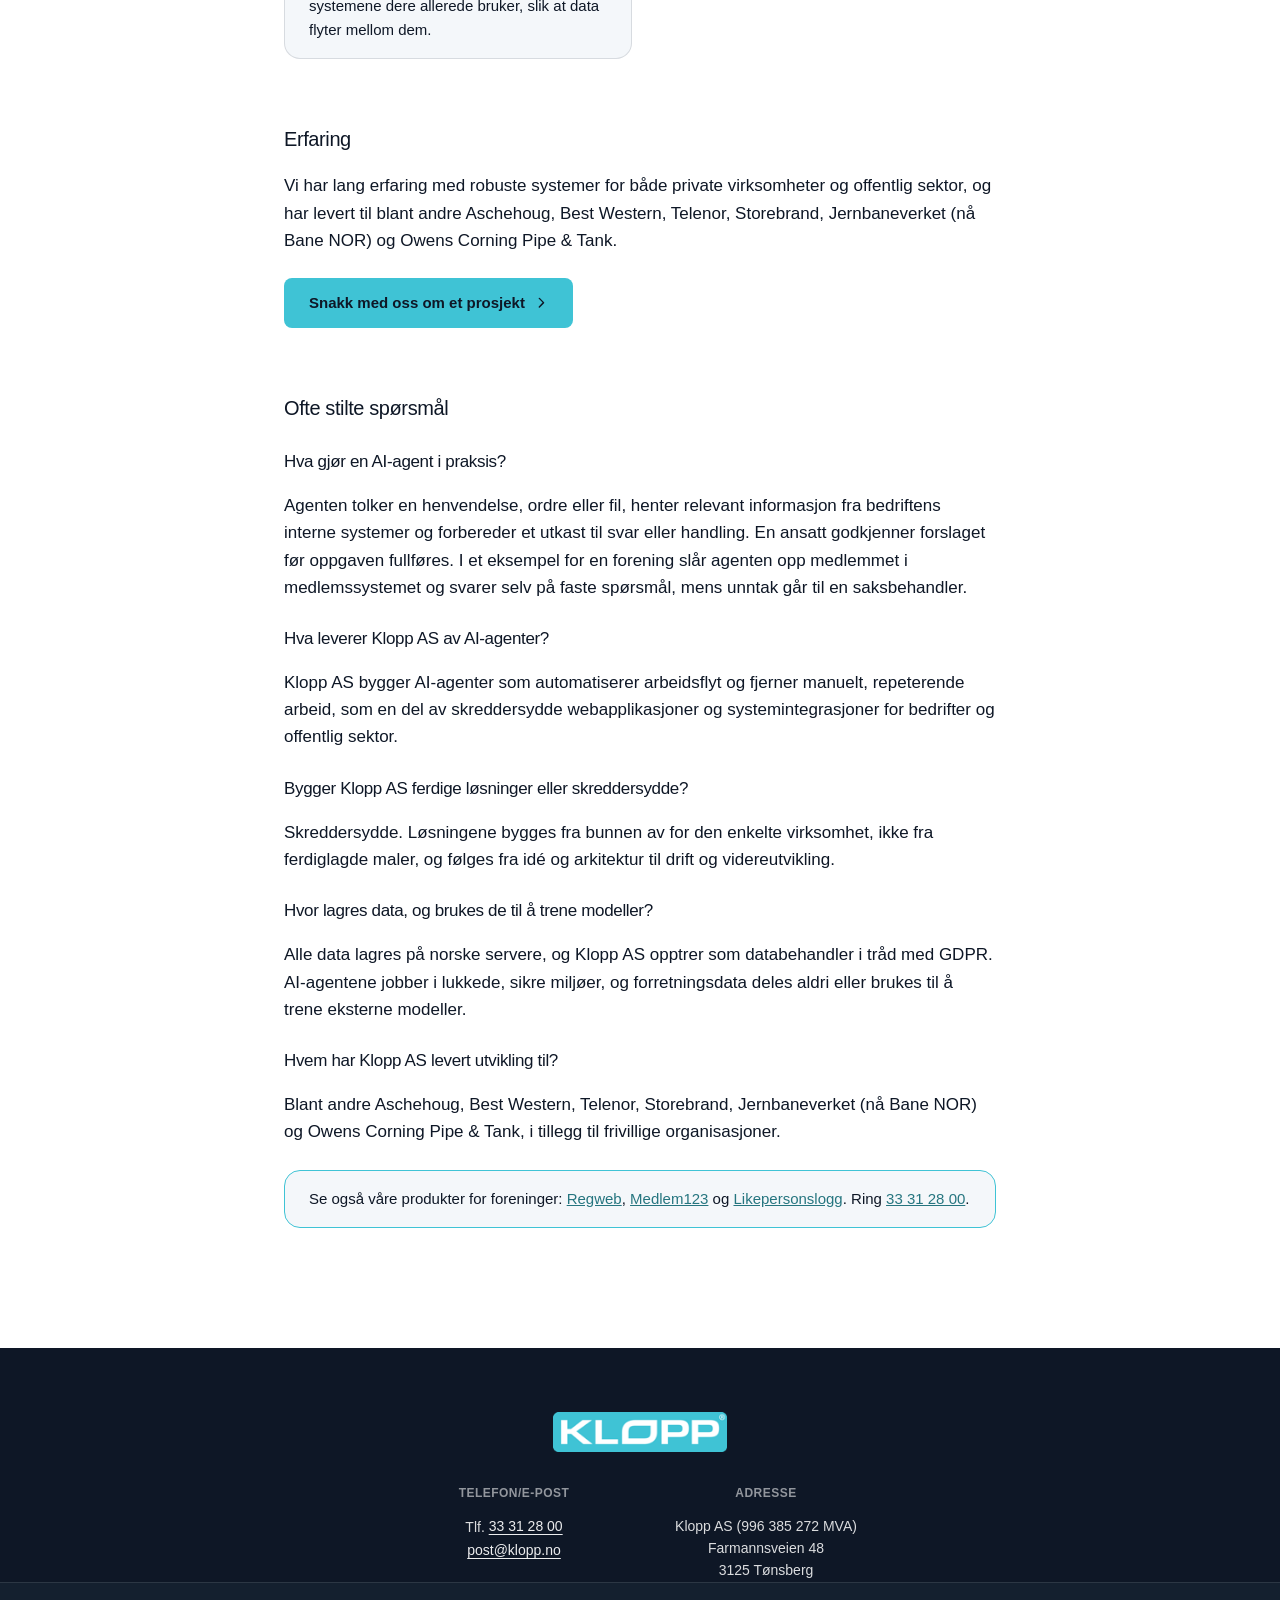
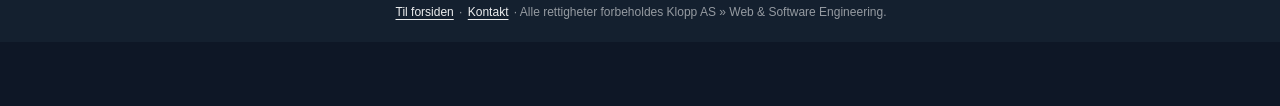
==== commit 5ed9665e: "r049: ai-agenter page: value-led headline, four-step process, example band with two-outcome case vie" ====
--- a/ai-agenter/index.html
+++ b/ai-agenter/index.html
@@ -62,7 +62,7 @@
                     "name": "Hva gjør en AI-agent i praksis?",
                     "acceptedAnswer": {
                         "@type": "Answer",
-                        "text": "Agenten tolker en henvendelse, ordre eller fil, henter relevant informasjon fra bedriftens interne systemer og forbereder et utkast til svar eller handling. En ansatt godkjenner forslaget med ett klikk før oppgaven fullføres. I et eksempel for en forening slår agenten opp medlemmet i medlemssystemet og svarer selv på faste spørsmål, mens unntak går til en saksbehandler."
+                        "text": "Agenten tolker en henvendelse, ordre eller fil, henter relevant informasjon fra bedriftens interne systemer og forbereder et utkast til svar eller handling. En ansatt godkjenner forslaget før oppgaven fullføres. I et eksempel for en forening slår agenten opp medlemmet i medlemssystemet og svarer selv på faste spørsmål, mens unntak går til en saksbehandler."
                     }
                 },
                 {
@@ -138,6 +138,59 @@
                 .ex-table-cmp td::before { content: attr(data-label) ": "; font-weight: 600; color: var(--color-text-secondary); }
             }
             .prod-actions { display: flex; flex-wrap: wrap; gap: var(--space-3); margin: var(--space-5) 0; }
+            /* r049: prosess, eksempel-bånd, to utfall, sikkerhetsbarrierer, trygghetsmerker */
+            .steps { list-style: none; padding: 0; margin: var(--space-5) 0; display: grid; grid-template-columns: repeat(4, minmax(0, 1fr)); gap: var(--space-3); }
+            .step { position: relative; margin: 0; background: var(--color-bg-elevated); border: 1px solid var(--color-border); border-radius: var(--radius-md); padding: var(--space-4); display: flex; flex-direction: column; }
+            .step h3 { font-size: 15px; margin: var(--space-3) 0 var(--space-1); }
+            .step p { margin: 0; font-size: 14px; line-height: 1.5; }
+            .step-icon { display: inline-flex; width: 36px; height: 36px; border-radius: 10px; align-items: center; justify-content: center; background: rgba(0, 120, 212, 0.12); color: var(--accent-text-strong, var(--accent-text)); }
+            .step-icon svg { width: 18px; height: 18px; }
+            .step-icon-green, .case-status-green, .bubble-agent { background: #e8f5ee; color: #166a3f; }
+            .step + .step::before { content: ""; position: absolute; left: -9px; top: 50%; width: 7px; height: 7px; border-top: 2px solid var(--color-border); border-right: 2px solid var(--color-border); transform: translateY(-50%) rotate(45deg); }
+            .step-approve { display: inline-flex; align-items: center; gap: 6px; margin-top: var(--space-3); padding: 6px 12px; border-radius: 8px; background: #15803d; color: #ffffff; font-weight: 600; font-size: 14px; align-self: flex-start; }
+            .step-approve svg { width: 14px; height: 14px; }
+            @media (max-width: 900px) { .steps { grid-template-columns: repeat(2, minmax(0, 1fr)); } .step + .step::before { display: none; } }
+            @media (max-width: 520px) { .steps { grid-template-columns: minmax(0, 1fr); } }
+            .star-band { background: var(--color-bg-elevated); border: 1px solid var(--color-border); border-radius: var(--radius-lg); padding: var(--space-6); margin: var(--space-8) 0; }
+            .legal-page .star-band h2 { margin-top: 0; font-size: clamp(1.375rem, 2vw, 1.75rem); letter-spacing: -0.01em; line-height: 1.25; }
+            .star-band .ex-card, .star-band .case-card { background: var(--color-bg); }
+            @media (max-width: 520px) { .star-band { padding: var(--space-5) var(--space-4); } }
+            .case-grid { display: grid; grid-template-columns: repeat(2, minmax(0, 1fr)); gap: var(--space-4); margin: var(--space-4) 0; }
+            @media (max-width: 640px) { .case-grid { grid-template-columns: minmax(0, 1fr); } }
+            .case-card { border: 1px solid var(--color-border); border-radius: var(--radius-md); padding: var(--space-4); display: flex; flex-direction: column; gap: var(--space-3); }
+            .case-head { margin: 0; font-size: 12px; font-weight: 600; letter-spacing: 0.06em; text-transform: uppercase; color: #6b6b6b; }
+            .bubble { margin: 0; padding: var(--space-3) var(--space-4); border-radius: 14px; font-size: 15px; line-height: 1.5; max-width: 92%; }
+            .bubble-in { background: rgba(14, 23, 38, 0.06); border-bottom-left-radius: 4px; align-self: flex-start; }
+            .bubble-agent { border-bottom-right-radius: 4px; align-self: flex-end; color: var(--color-text); }
+            .bubble-draft { background: #fff4d6; color: var(--color-text); border: 1px dashed #c9a24a; border-bottom-right-radius: 4px; align-self: flex-end; }
+            .case-lookup { margin: 0; font-size: 13px; color: var(--color-text-secondary); }
+            .case-status { margin: auto 0 0; display: inline-flex; align-items: center; gap: 6px; font-size: 13px; font-weight: 600; padding: 4px 10px; border-radius: 999px; align-self: flex-start; }
+            .case-status svg { width: 14px; height: 14px; }
+            .case-status-amber { background: #fff4d6; color: #7a4f00; }
+            .safe-card { border-color: #166a3f; background: #f2faf5; }
+            .safe-card h3 { color: #166a3f; display: flex; align-items: center; gap: 8px; }
+            .safe-card h3 svg { width: 16px; height: 16px; }
+            .legal-page .safe-list { list-style: none; padding-left: 0; }
+            .safe-list li { display: flex; gap: 8px; align-items: flex-start; }
+            .safe-list li .icon { flex: 0 0 auto; margin-top: 4px; color: #166a3f; }
+            .trust-badges { display: grid; grid-template-columns: repeat(3, minmax(0, 1fr)); gap: var(--space-4); margin: var(--space-5) 0; }
+            @media (max-width: 700px) { .trust-badges { grid-template-columns: minmax(0, 1fr); } }
+            .trust-badge { border: 1px solid var(--color-border); border-radius: var(--radius-md); padding: var(--space-5); background: var(--color-bg-elevated); }
+            .trust-badge h3 { font-size: 16px; margin: var(--space-3) 0 var(--space-2); }
+            .trust-badge p { margin: 0; font-size: 14px; line-height: 1.55; }
+            .trust-icon { display: inline-flex; align-items: center; justify-content: center; height: 44px; min-width: 44px; padding: 0 10px; border-radius: 10px; background: var(--color-bg); border: 1px solid var(--color-border); color: var(--navy); }
+            .trust-icon svg { width: 22px; height: 22px; }
+            .trust-icon-logos { gap: 10px; }
+            .trust-icon-logos img { height: 16px; width: auto; display: block; }
+            .trust-icon-logos img.mc { height: 22px; }
+            :root[data-theme="dark"] .bubble-in { background: rgba(255, 255, 255, 0.08); }
+            :root[data-theme="dark"] .step-icon-green, :root[data-theme="dark"] .case-status-green, :root[data-theme="dark"] .bubble-agent { background: rgba(31, 128, 75, 0.28); color: #a8e6c4; }
+            :root[data-theme="dark"] .bubble-draft, :root[data-theme="dark"] .case-status-amber { background: rgba(201, 162, 74, 0.22); color: #f3d48a; }
+            :root[data-theme="dark"] .safe-card { background: rgba(31, 128, 75, 0.14); border-color: #3fa66f; }
+            :root[data-theme="dark"] .safe-card h3, :root[data-theme="dark"] .safe-list li .icon { color: #a8e6c4; }
+            :root[data-theme="dark"] .trust-icon { color: #ffffff; }
+            :root[data-theme="dark"] .trust-icon-logos { background: #ffffff; }
+            :root[data-theme="dark"] .case-head { color: #a8a8a8; }
             .prod-actions .teaser-card-btn { width: auto; }
             @media (max-width: 480px) { .prod-actions .teaser-card-btn { width: 100%; } }
             .legal-page h2 {
@@ -171,7 +224,7 @@
             <div class="container">
                 <a class="navbar-brand" href="/"><picture><source srcset="/assets/img/Klopp_logo_ink_R_w600.webp" type="image/webp" /><img src="/assets/img/Klopp_logo_ink_R_w600.png" alt="Klopp AS" class="navbar-brand-logo" width="600" height="138" /></picture></a>
                 <div class="navbar-actions">
-                    <a class="navbar-link" href="/#tillit">Om oss</a>
+                    <a class="navbar-link" href="/#om-oss">Om oss</a>
                     <a class="navbar-link" href="/#produkter">Produkter</a>
                     <a class="navbar-link" href="/kontakt.html">Kontakt oss</a>
                     <a class="navbar-link navbar-link-highlight" href="https://medlemssystem.no/" target="_blank" rel="noopener">Kampanjer <svg class="icon" viewBox="0 0 16 16" width="1em" height="1em" fill="currentColor" aria-hidden="true"><path d="M6.5 2.75A.75.75 0 0 1 7.25 2H13a.75.75 0 0 1 .75.75v5.75a.75.75 0 0 1-1.5 0V4.56L4.28 12.53a.75.75 0 0 1-1.06-1.06L11.19 3.5H7.25a.75.75 0 0 1-.75-.75Z"/><path d="M2.75 4.5A.75.75 0 0 1 3.5 3.75h3a.75.75 0 0 1 0 1.5h-2.25v7h7V10a.75.75 0 0 1 1.5 0v3a.75.75 0 0 1-.75.75h-8.5a.75.75 0 0 1-.75-.75v-8.5Z"/></svg><span class="sr-only">(åpner medlemssystem.no i ny fane)</span></a>
@@ -183,75 +236,89 @@
         </nav>
 
         <main class="legal-page" id="main">
-            <h1>Smartere arbeidsflyt med skreddersydd programvare og AI-agenter</h1>
-            <p>Vi utvikler digitale løsninger som fjerner manuelt, repeterende arbeid og binder bedriftens eksisterende systemer sammen. <strong>Klopp AS</strong> er et norsk IT-selskap i Tønsberg, og vi følger prosjektet hele veien, fra idé og arkitektur til ferdig utviklet system, løpende drift og support. Alt håndteres internt hos oss.</p>
+            <h1>La en AI-agent ta rutinesakene, mens de ansatte beholder kontrollen</h1>
+            <p>Vi bygger skreddersydde, lukkede AI-assistenter som slår opp i systemene dere allerede har, foreslår svar og lar en ansatt godkjenne før noe sendes. <strong>Klopp AS</strong> er et norsk IT-selskap i Tønsberg som også utvikler webapplikasjoner og systemintegrasjoner, fra idé og arkitektur til drift og support. Alt håndteres internt hos oss.</p>
+
+            <h2>Slik fungerer en AI-agent i praksis</h2>
+            <p>Agenten er en støttespiller for de ansatte, ikke en erstatning. Et menneske godkjenner før oppgaven fullføres.</p>
+            <ol class="steps">
+                <li class="step"><span class="step-icon"><svg viewBox="0 0 16 16" fill="currentColor" aria-hidden="true"><path d="M1.5 3.5A1.5 1.5 0 0 1 3 2h10a1.5 1.5 0 0 1 1.5 1.5v9A1.5 1.5 0 0 1 13 14H3a1.5 1.5 0 0 1-1.5-1.5v-9Zm1.6-.1 4.9 3.7 4.9-3.7H3.1Zm9.9 1.3L8.4 8.5a.75.75 0 0 1-.8 0L3 4.7v7.8h10V4.7Z"/></svg></span><h3>1. Input</h3><p>En henvendelse kommer inn: «Jeg får purring, men har betalt.»</p></li>
+                <li class="step"><span class="step-icon"><svg viewBox="0 0 16 16" fill="currentColor" aria-hidden="true"><path d="M6.5 1a5.5 5.5 0 1 0 3.3 9.9l3.6 3.6a.75.75 0 1 0 1.1-1.1l-3.6-3.6A5.5 5.5 0 0 0 6.5 1Zm-4 5.5a4 4 0 1 1 8 0 4 4 0 0 1-8 0Z"/></svg></span><h3>2. Analyse</h3><p>Agenten tolker innholdet og slår opp live i systemene deres via API, for eksempel Regweb.</p></li>
+                <li class="step"><span class="step-icon"><svg viewBox="0 0 16 16" fill="currentColor" aria-hidden="true"><path d="M4 1.5A1.5 1.5 0 0 0 2.5 3v10A1.5 1.5 0 0 0 4 14.5h8a1.5 1.5 0 0 0 1.5-1.5V5.6c0-.4-.16-.78-.44-1.06l-2.6-2.6A1.5 1.5 0 0 0 9.4 1.5H4ZM4 3h5v2.25c0 .41.34.75.75.75H12v7H4V3Zm1.25 5.5h5.5V10h-5.5V8.5Zm0 2.5h5.5v1.5h-5.5V11Z"/></svg></span><h3>3. Utkast</h3><p>Agenten skriver et forslag til svar eller handling, klart til gjennomgang.</p></li>
+                <li class="step"><span class="step-icon step-icon-green"><svg viewBox="0 0 16 16" fill="currentColor" aria-hidden="true"><path d="M13.78 4.22a.75.75 0 0 1 0 1.06l-7.25 7.25a.75.75 0 0 1-1.06 0L2.22 9.28a.75.75 0 0 1 1.06-1.06L6 10.94l6.72-6.72a.75.75 0 0 1 1.06 0Z"/></svg></span><h3>4. Godkjenning</h3><p>En ansatt kontrollerer og godkjenner før noe sendes.</p><span class="step-approve" aria-hidden="true"><svg viewBox="0 0 16 16" fill="currentColor" aria-hidden="true"><path d="M13.78 4.22a.75.75 0 0 1 0 1.06l-7.25 7.25a.75.75 0 0 1-1.06 0L2.22 9.28a.75.75 0 0 1 1.06-1.06L6 10.94l6.72-6.72a.75.75 0 0 1 1.06 0Z"/></svg> Godkjenn</span></li>
+            </ol>
+
+            <section class="star-band" aria-labelledby="eksempel-tittel">
+                <h2 id="eksempel-tittel">Fra full innboks mandag morgen til svar samme dag</h2>
+                <p class="ex-note">Eksempel, ikke en navngitt kunde. Tallene viser flyten og er ikke en måling fra et levert Klopp-prosjekt.</p>
+                <p>En bransjeforening med om lag 4&nbsp;000 medlemmer får 40–60 e-poster og skjema i uken om kontingent, faktura og innmelding. De samme spørsmålene går igjen, og en saksbehandler bruker mesteparten av mandagen på å slå opp i medlemssystemet og svare.</p>
+                <h3 class="faq-q">Hva agenten gjør</h3>
+                <ol>
+                    <li>Leser henvendelsen og kjenner igjen typen: kontingent, faktura, innmelding eller noe annet.</li>
+                    <li>Slår opp medlemmet i foreningens medlemssystem, for eksempel Regweb, via API. Ikke i en fri kopi av registeret.</li>
+                    <li>Svarer selv når svaret finnes: betalingsstatus, forfall, lenke til faktura eller til innmeldingsskjema.</li>
+                    <li>Sender resten til en saksbehandler med utkast, medlemsnummer og hva som er sjekket.</li>
+                </ol>
+                <h3 class="faq-q">En henvendelse, to utfall</h3>
+                <div class="case-grid">
+                    <div class="case-card">
+                        <p class="case-head">Agenten svarer selv</p>
+                        <p class="bubble bubble-in">«Jeg betalte i går, men får purring.»</p>
+                        <p class="case-lookup">Oppslag via API: medlem 1842, faktura 2026-14, status betalt i dag kl. 09.12.</p>
+                        <p class="bubble bubble-agent">Agenten bekrefter betalingen, viser neste forfall og ber medlemmet se bort fra purringen.</p>
+                        <p class="case-status case-status-green"><svg viewBox="0 0 16 16" fill="currentColor" aria-hidden="true"><path d="M13.78 4.22a.75.75 0 0 1 0 1.06l-7.25 7.25a.75.75 0 0 1-1.06 0L2.22 9.28a.75.75 0 0 1 1.06-1.06L6 10.94l6.72-6.72a.75.75 0 0 1 1.06 0Z"/></svg> Svart automatisk</p>
+                    </div>
+                    <div class="case-card">
+                        <p class="case-head">Unntak til saksbehandler</p>
+                        <p class="bubble bubble-in">«Kan jeg få halvert kontingent i år?»</p>
+                        <p class="case-lookup">Dette er en vurdering, ikke et oppslag.</p>
+                        <p class="bubble bubble-draft">Agenten legger ved medlemsnummer, det som er sjekket, og et forslag til svar. Ingenting sendes.</p>
+                        <p class="case-status case-status-amber"><svg viewBox="0 0 16 16" fill="currentColor" aria-hidden="true"><path d="M8 1a7 7 0 1 0 0 14A7 7 0 0 0 8 1Zm0 1.5a5.5 5.5 0 1 1 0 11 5.5 5.5 0 0 1 0-11ZM7.25 4.5h1.5V9h-1.5V4.5Zm0 5.75h1.5v1.5h-1.5v-1.5Z"/></svg> Trenger menneskelig vurdering</p>
+                    </div>
+                </div>
+                <div class="ex-grid">
+                    <section class="ex-card">
+                        <h3>Agenten kan</h3>
+                        <ul>
+                            <li>Svare på faste spørsmål fra godkjente kilder</li>
+                            <li>Hente status medlemmet allerede har rett til å se</li>
+                            <li>Fylle ut sak og merke det som må vurderes</li>
+                        </ul>
+                    </section>
+                    <section class="ex-card safe-card">
+                        <h3><svg viewBox="0 0 16 16" fill="currentColor" aria-hidden="true"><path d="M8 1a3.5 3.5 0 0 0-3.5 3.5V6H4a1.5 1.5 0 0 0-1.5 1.5v6A1.5 1.5 0 0 0 4 15h8a1.5 1.5 0 0 0 1.5-1.5v-6A1.5 1.5 0 0 0 12 6h-.5V4.5A3.5 3.5 0 0 0 8 1Zm2 5H6V4.5a2 2 0 1 1 4 0V6Zm-6 1.5h8v6H4v-6Z"/></svg> Innebygde sikkerhetsbarrierer</h3>
+                        <ul class="safe-list">
+                            <li><svg class="icon" viewBox="0 0 16 16" width="1em" height="1em" fill="currentColor" aria-hidden="true"><path d="M13.78 4.22a.75.75 0 0 1 0 1.06l-7.25 7.25a.75.75 0 0 1-1.06 0L2.22 9.28a.75.75 0 0 1 1.06-1.06L6 10.94l6.72-6.72a.75.75 0 0 1 1.06 0Z"/></svg> <span>Endrer aldri kontingent og sletter aldri et medlem</span></li>
+                            <li><svg class="icon" viewBox="0 0 16 16" width="1em" height="1em" fill="currentColor" aria-hidden="true"><path d="M13.78 4.22a.75.75 0 0 1 0 1.06l-7.25 7.25a.75.75 0 0 1-1.06 0L2.22 9.28a.75.75 0 0 1 1.06-1.06L6 10.94l6.72-6.72a.75.75 0 0 1 1.06 0Z"/></svg> <span>Gir ikke juridiske råd og vedtar ikke unntak</span></li>
+                            <li><svg class="icon" viewBox="0 0 16 16" width="1em" height="1em" fill="currentColor" aria-hidden="true"><path d="M13.78 4.22a.75.75 0 0 1 0 1.06l-7.25 7.25a.75.75 0 0 1-1.06 0L2.22 9.28a.75.75 0 0 1 1.06-1.06L6 10.94l6.72-6.72a.75.75 0 0 1 1.06 0Z"/></svg> <span>Svarer ikke når den er usikker. Da går saken til et menneske</span></li>
+                            <li><svg class="icon" viewBox="0 0 16 16" width="1em" height="1em" fill="currentColor" aria-hidden="true"><path d="M13.78 4.22a.75.75 0 0 1 0 1.06l-7.25 7.25a.75.75 0 0 1-1.06 0L2.22 9.28a.75.75 0 0 1 1.06-1.06L6 10.94l6.72-6.72a.75.75 0 0 1 1.06 0Z"/></svg> <span>Slår opp live i medlemssystemet via API. Ingen fri kopi av registeret</span></li>
+                        </ul>
+                    </section>
+                </div>
+                <h3 class="faq-q">Hva foreningen sitter igjen med</h3>
+                <p>I eksempelet tar agenten de faste oppslagene, og saksbehandleren tar unntakene. Medlemmet får svar samme dag, også etter stengetid, og registeret er fortsatt foreningens. Klopp AS bygger og drifter agenten, og er databehandler for det som leses ut av medlemssystemet. Foreningen er behandlingsansvarlig.</p>
+                <p>Samme mønster kan brukes mot et sakssystem, en kursliste eller et lager. Agenten kobles til systemet dere allerede har, og erstatter det ikke.</p>
+            </section>
+
+            <h2>Trygghet, sikkerhet og integrasjoner</h2>
+            <div class="trust-badges">
+                <div class="trust-badge"><span class="trust-icon"><svg viewBox="0 0 22 16" aria-hidden="true"><rect width="22" height="16" rx="2" fill="#BA0C2F"/><rect x="6" width="4" height="16" fill="#ffffff"/><rect y="6" width="22" height="4" fill="#ffffff"/><rect x="7" width="2" height="16" fill="#00205B"/><rect y="7" width="22" height="2" fill="#00205B"/></svg></span><h3>Norske servere</h3><p>Alle data lagres på norske servere. All utvikling og support skjer i Norge, og vi opptrer som databehandler i tråd med GDPR.</p></div>
+                <div class="trust-badge"><span class="trust-icon"><svg viewBox="0 0 16 16" fill="currentColor" aria-hidden="true"><path d="M8 1a3.5 3.5 0 0 0-3.5 3.5V6H4a1.5 1.5 0 0 0-1.5 1.5v6A1.5 1.5 0 0 0 4 15h8a1.5 1.5 0 0 0 1.5-1.5v-6A1.5 1.5 0 0 0 12 6h-.5V4.5A3.5 3.5 0 0 0 8 1Zm2 5H6V4.5a2 2 0 1 1 4 0V6Zm-6 1.5h8v6H4v-6Z"/></svg></span><h3>Lukkede miljøer</h3><p>AI-agentene jobber i lukkede, sikre miljøer. Forretningsdata deles aldri og brukes ikke til å trene eksterne modeller.</p></div>
+                <div class="trust-badge"><span class="trust-icon trust-icon-logos"><picture><source type="image/webp" srcset="/assets/img/partners/vipps_logo_tight.webp" /><img src="/assets/img/partners/vipps_logo_tight.png" alt="" width="374" height="95" /></picture><img class="mc" src="/assets/img/partners/mastercard_symbol.svg" alt="" width="999" height="618" /></span><h3>Betaling og integrasjoner</h3><p>Vi integrerer mot betaling (Vipps og Mastercard), regnskap, CRM og saksbehandling, og har et tett utviklingssamarbeid med Vipps og Mastercard.</p></div>
+            </div>
+
             <h2>Hva vi leverer</h2>
             <div class="ex-grid">
                 <section class="ex-card"><h3>AI-agenter og automatisering</h3><p>Digitale assistenter som tolker data, forbereder oppgaver og automatiserer rutinearbeid, slik at de ansatte kan frigjøre tid.</p></section>
                 <section class="ex-card"><h3>Webapplikasjoner og apper</h3><p>Skreddersydde verktøy bygget fra bunnen av for deres behov, for eksempel innen logistikk, prosjektstyring eller kurssystemer.</p></section>
                 <section class="ex-card"><h3>Systemintegrasjoner</h3><p>Solide datalag som kobler sammen systemene dere allerede bruker, slik at data flyter mellom dem.</p></section>
             </div>
-            <h2>Slik fungerer en AI-agent i praksis</h2>
-            <p>Våre AI-løsninger er en støttespiller for de ansatte, ikke en erstatning. Et menneske godkjenner (human-in-the-loop) før oppgaven fullføres.</p>
-            <ol>
-                <li><strong>Input.</strong> En henvendelse, ordre eller fil kommer inn i systemet.</li>
-                <li><strong>Analyse.</strong> Agenten tolker innholdet og henter relevant informasjon fra bedriftens interne systemer.</li>
-                <li><strong>Utkast.</strong> Agenten forbereder et ferdig forslag til svar eller handling.</li>
-                <li><strong>Godkjenning.</strong> En ansatt verifiserer og godkjenner forslaget med ett klikk før oppgaven fullføres.</li>
-            </ol>
-            <h2>Eksempel: AI-agent for en forening</h2>
-            <p class="ex-note">Eksempel, ikke en navngitt kunde. Tallene er satt opp for å vise flyten og er ikke en måling fra et levert Klopp-prosjekt.</p>
-            <p>En bransjeforening med om lag 4&nbsp;000 medlemmer får 40–60 e-poster og skjema i uken om kontingent, faktura og innmelding. De samme spørsmålene går igjen, og en saksbehandler bruker mesteparten av mandagen på å slå opp i medlemssystemet og svare.</p>
-            <h3 class="faq-q">Hva agenten gjør</h3>
-            <ol>
-                <li>Leser henvendelsen og kjenner igjen typen: kontingent, faktura, innmelding eller noe annet.</li>
-                <li>Slår opp medlemmet i foreningens medlemssystem, for eksempel Regweb, via API. Ikke i en fri kopi av registeret.</li>
-                <li>Svarer selv når svaret finnes: betalingsstatus, forfall, lenke til faktura eller til innmeldingsskjema.</li>
-                <li>Sender resten til en saksbehandler med ferdig utkast, medlemsnummer og hva som er sjekket.</li>
-            </ol>
-            <div class="ex-grid">
-                <section class="ex-card">
-                    <h3>Agenten kan</h3>
-                    <ul>
-                        <li>Svare på faste spørsmål fra godkjente kilder</li>
-                        <li>Hente status medlemmet allerede har rett til å se</li>
-                        <li>Fylle ut sak og merke det som må vurderes</li>
-                    </ul>
-                </section>
-                <section class="ex-card">
-                    <h3>Agenten gjør ikke</h3>
-                    <ul>
-                        <li>Endre kontingent eller slette et medlem</li>
-                        <li>Gi juridiske råd eller vedta unntak</li>
-                        <li>Svare når den er usikker. Da går saken til et menneske</li>
-                    </ul>
-                </section>
-            </div>
-            <h3 class="faq-q">En henvendelse, to utfall</h3>
-            <table class="ex-table">
-                <tbody>
-                    <tr><th>Inn</th><td>«Jeg betalte i går, men får purring.»</td></tr>
-                    <tr><th>Oppslag</th><td>Medlem 1842, faktura 2026-14, status betalt i dag kl. 09.12.</td></tr>
-                    <tr><th>Svar</th><td>Agenten bekrefter betalingen, viser forfall og sier at purringen kan ses bort fra.</td></tr>
-                    <tr><th>Unntak</th><td>«Kan jeg få halvert kontingent i år?» går til saksbehandler. Agenten foreslår svar, men sender ikke.</td></tr>
-                </tbody>
-            </table>
-            <h3 class="faq-q">Hva foreningen sitter igjen med</h3>
-            <p>I eksempelet tar agenten de faste oppslagene, og saksbehandleren tar unntakene. Medlemmet får svar samme dag, også etter stengetid, og registeret er fortsatt foreningens. Klopp AS bygger og drifter agenten, og er databehandler for det som leses ut av medlemssystemet. Foreningen er behandlingsansvarlig.</p>
-            <p>Samme mønster kan brukes mot et sakssystem, en kursliste eller et lager. Agenten kobles til systemet dere allerede har, og erstatter det ikke.</p>
-
-            <h2>Trygghet, sikkerhet og integrasjoner</h2>
-            <ul>
-                <li><strong>Norske servere.</strong> Alle data lagres på norske servere. All utvikling og support skjer i Norge, og vi opptrer som databehandler i tråd med GDPR.</li>
-                <li><strong>Isolerte data.</strong> AI-agentene jobber i lukkede, sikre miljøer. Forretningsdata deles aldri og brukes ikke til å trene eksterne modeller.</li>
-                <li><strong>Sømløse koblinger.</strong> Vi integrerer mot kjente løsninger for betaling (som Vipps og Mastercard), regnskap, CRM og saksbehandling. Vi har et tett utviklingssamarbeid med Vipps og Mastercard.</li>
-            </ul>
             <h2>Erfaring</h2>
             <p>Vi har lang erfaring med robuste systemer for både private virksomheter og offentlig sektor, og har levert til blant andre Aschehoug, Best Western, Telenor, Storebrand, Jernbaneverket (nå Bane NOR) og Owens Corning Pipe &amp; Tank.</p>
             <div class="prod-actions"><a class="teaser-card-btn teaser-card-btn-primary" href="/kontakt.html">Snakk med oss om et prosjekt <svg class="icon" viewBox="0 0 16 16" width="1em" height="1em" fill="currentColor" aria-hidden="true"><path d="M6.22 3.22a.75.75 0 0 1 1.06 0l4.5 4.5a.75.75 0 0 1 0 1.06l-4.5 4.5a.75.75 0 1 1-1.06-1.06L10.19 8 6.22 4.03a.75.75 0 0 1 0-1.06Z"/></svg></a></div>
             <h2>Ofte stilte spørsmål</h2>
             <h3 class="faq-q">Hva gjør en AI-agent i praksis?</h3>
-            <p>Agenten tolker en henvendelse, ordre eller fil, henter relevant informasjon fra bedriftens interne systemer og forbereder et utkast til svar eller handling. En ansatt godkjenner forslaget med ett klikk før oppgaven fullføres. I et eksempel for en forening slår agenten opp medlemmet i medlemssystemet og svarer selv på faste spørsmål, mens unntak går til en saksbehandler.</p>
+            <p>Agenten tolker en henvendelse, ordre eller fil, henter relevant informasjon fra bedriftens interne systemer og forbereder et utkast til svar eller handling. En ansatt godkjenner forslaget før oppgaven fullføres. I et eksempel for en forening slår agenten opp medlemmet i medlemssystemet og svarer selv på faste spørsmål, mens unntak går til en saksbehandler.</p>
             <h3 class="faq-q">Hva leverer Klopp AS av AI-agenter?</h3>
             <p>Klopp AS bygger AI-agenter som automatiserer arbeidsflyt og fjerner manuelt, repeterende arbeid, som en del av skreddersydde webapplikasjoner og systemintegrasjoner for bedrifter og offentlig sektor.</p>
             <h3 class="faq-q">Bygger Klopp AS ferdige løsninger eller skreddersydde?</h3>
@@ -273,7 +340,7 @@
                     </div>
                     <div>
                         <h3>Adresse</h3>
-                        <p>Klopp AS (996 385 272 MVA)<br />Farmannsveien 48<br />3125 Tønsberg</p>
+                        <p>Klopp AS (996&nbsp;385&nbsp;272 MVA)<br />Farmannsveien 48<br />3125 Tønsberg</p>
                     </div>
                 </div>
             </div>
--- a/css/site.css
+++ b/css/site.css
@@ -379,6 +379,15 @@
   max-width: 62ch;
   line-height: 1.6;
 }
+.masthead-subheading .hero-link {
+  color: var(--accent-teal-text);
+  font-weight: inherit;
+  text-decoration: underline;
+  text-decoration-thickness: 1px;
+  text-underline-offset: 3px;
+}
+.masthead-subheading .hero-link:hover { color: var(--navy); }
+
 
 /* Primary CTA — Microsoft Blue #0078D4, 8px radius, sampled from the "Kjøp Microsoft 365" button */
 .btn {
@@ -1285,3 +1294,13 @@
 
 /* Footer phone/e-mail links sit on their own lines — give them a >=24px tap target (WCAG 2.5.8). */
 .footer-grid a { min-height: 24px; }
+
+/* Eksterne tekstlenker: diskret pil ut av boks (skjult for skjermlesere, som har sr-only-teksten) */
+p a[target="_blank"]:not(:has(img)):not(.chevron-link):not(.teaser-card-btn):not(.btn):not(.service-card-link)::after,
+.hero-link[target="_blank"]::after, .text-link[target="_blank"]::after {
+  content: " \2197" / "";
+  display: inline-block;
+  margin-left: 0.15em;
+  font-size: 0.8em;
+  text-decoration: none;
+}
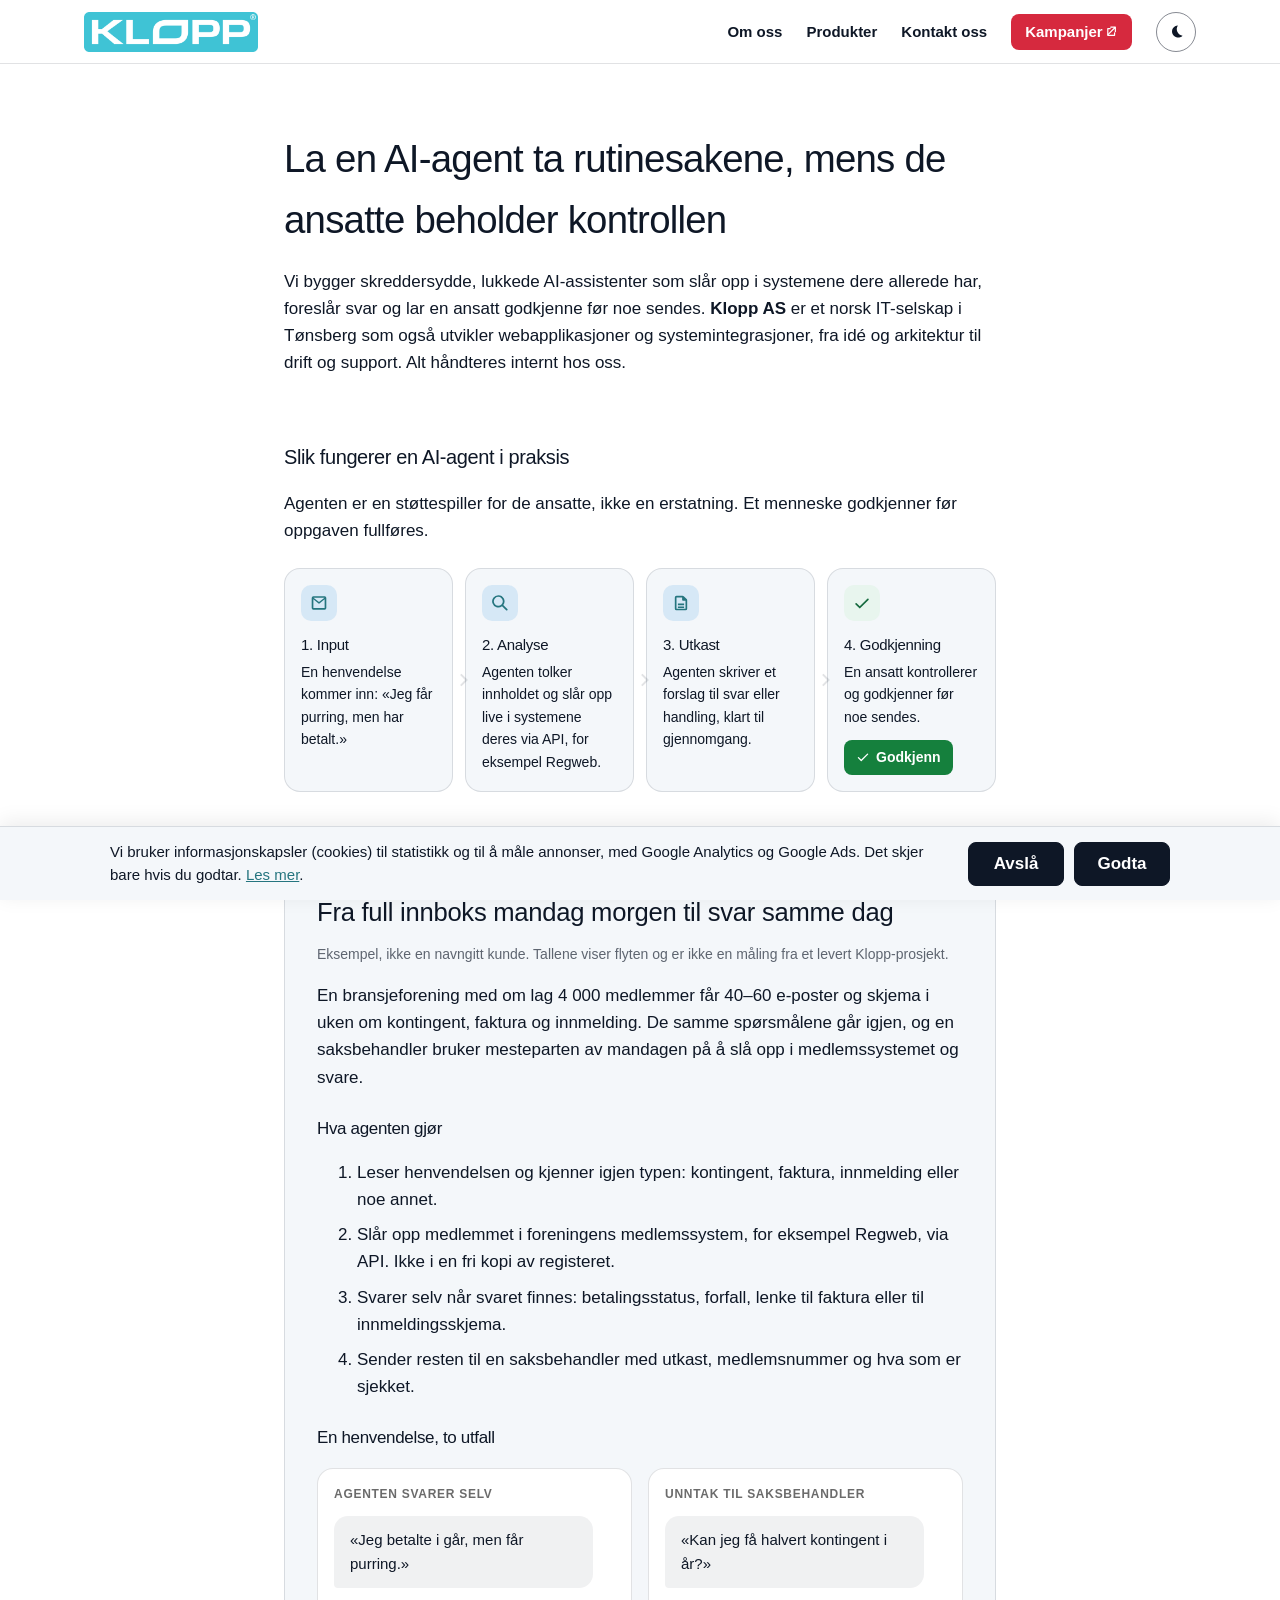
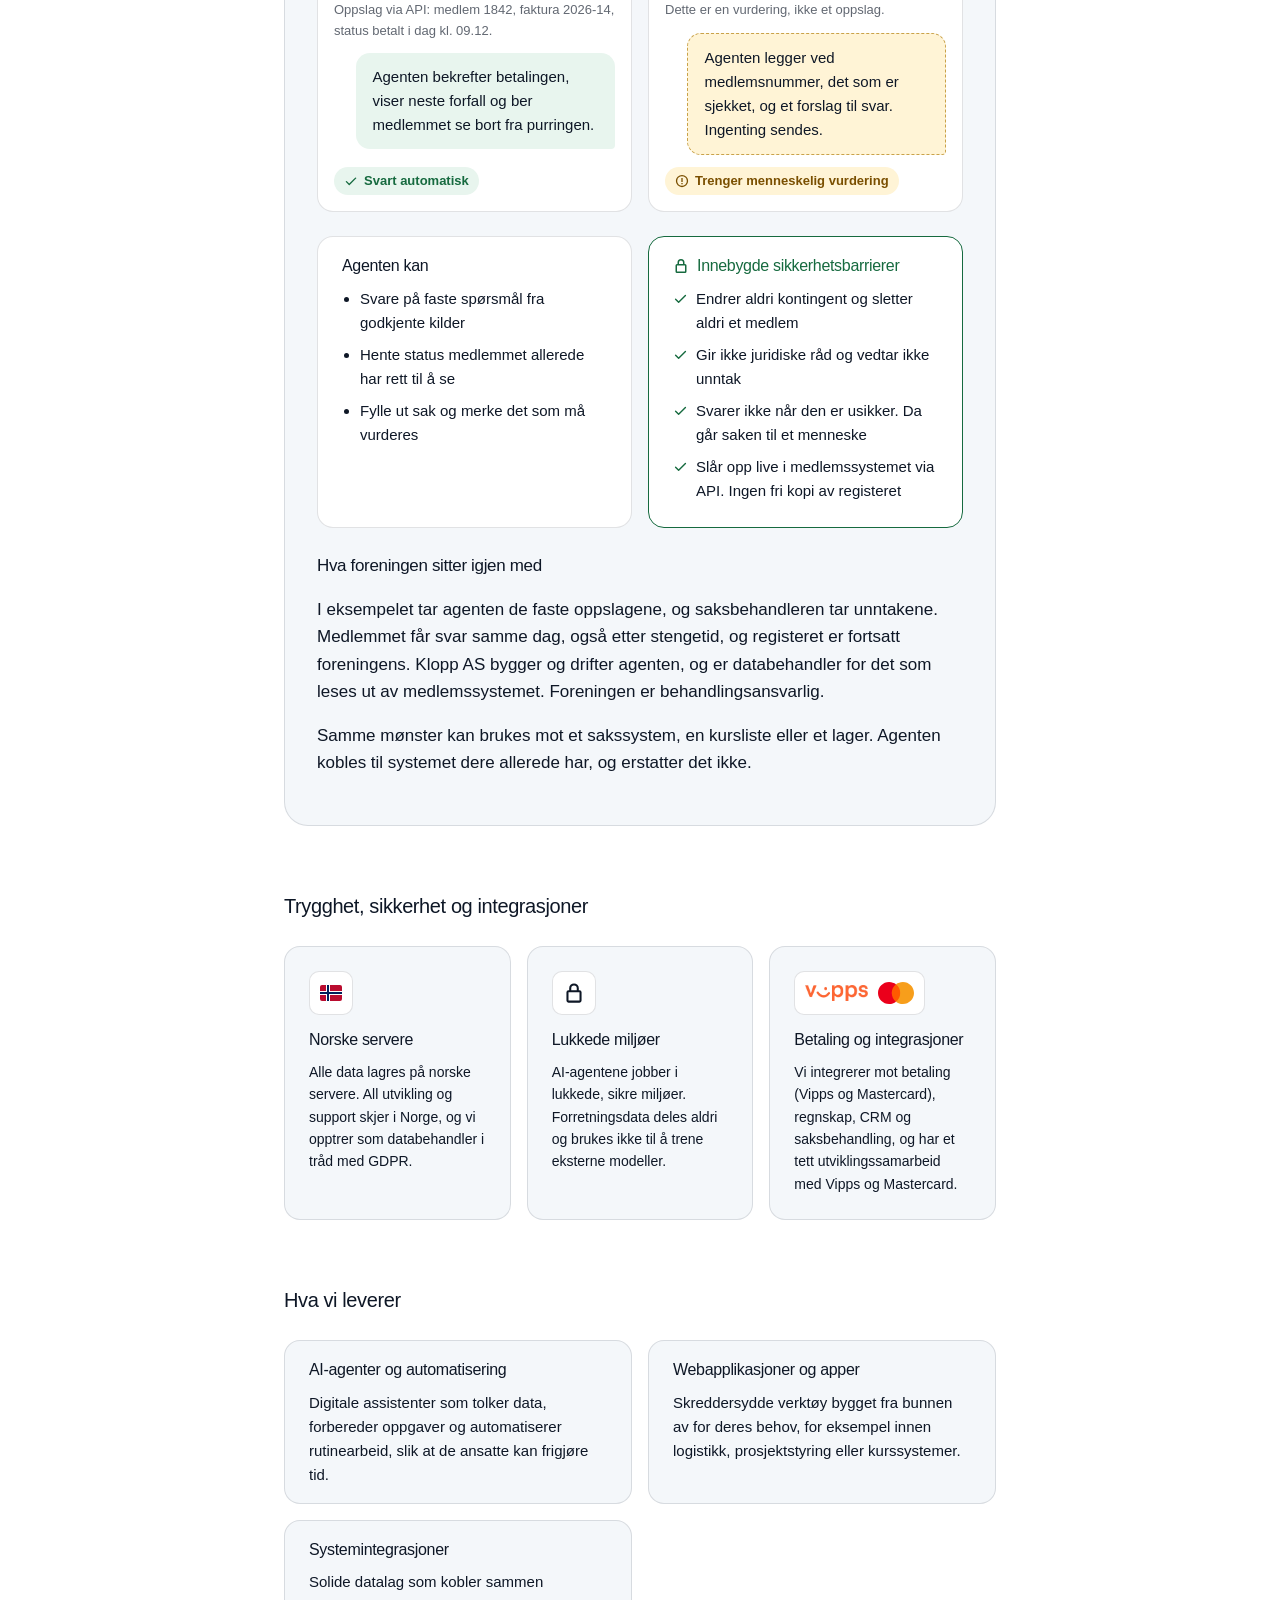
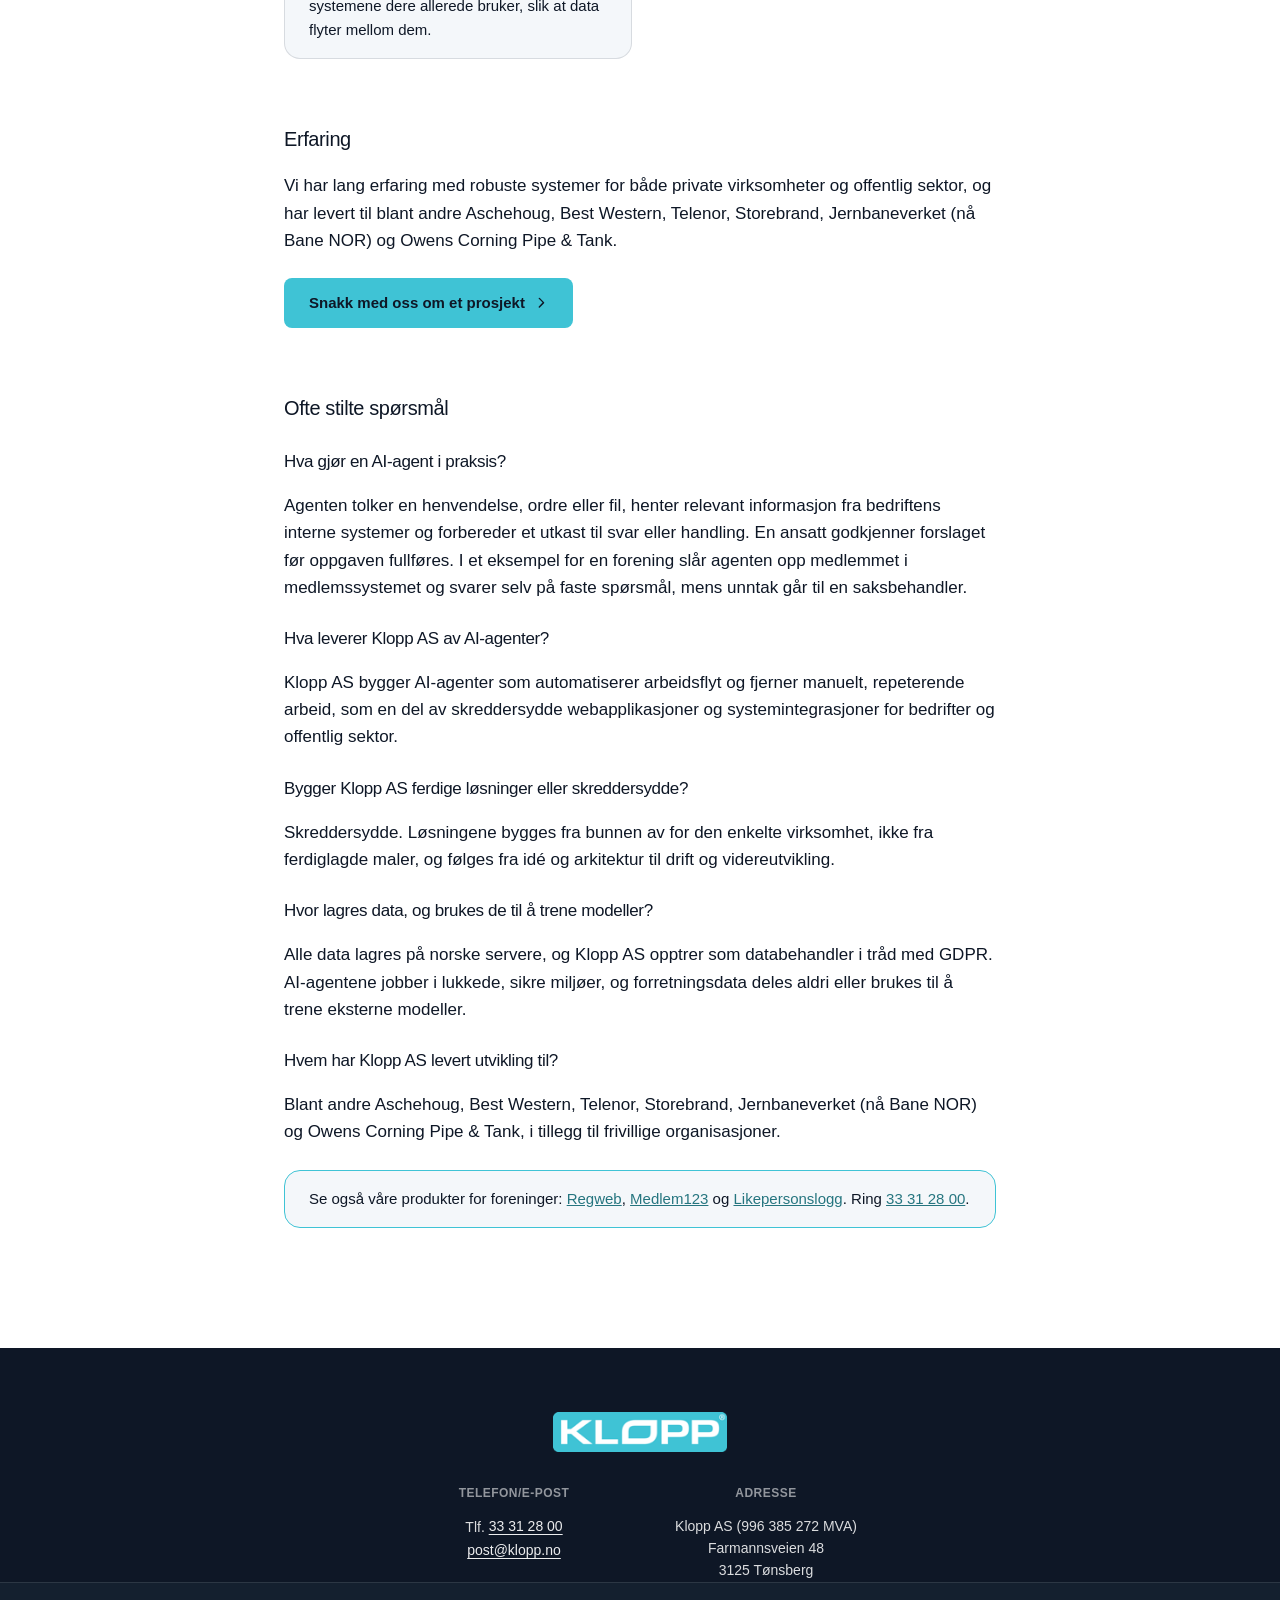
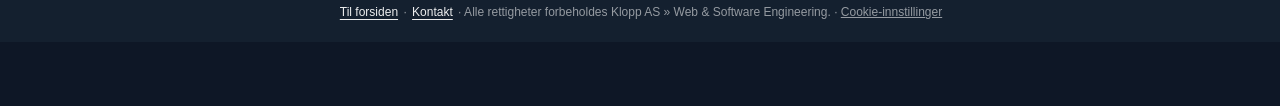
==== commit f1306321: "r059: consent banner with Consent Mode v2 on all pages, Google tag and Ads after consent, lead and c" ====
--- a/ai-agenter/index.html
+++ b/ai-agenter/index.html
@@ -23,7 +23,7 @@
         <meta name="twitter:image:alt" content="Fire kolleger rundt et bord i et lyst kontor, med Regweb medlemssystem på en laptop og Klopp-logo på kaffekoppen" />
         <meta name="color-scheme" content="light dark" />
         <meta name="referrer" content="strict-origin-when-cross-origin" />
-        <meta http-equiv="Content-Security-Policy" content="default-src 'self'; script-src 'self'; style-src 'self' 'unsafe-inline'; img-src 'self' data:; font-src 'self' data:; connect-src 'self'; base-uri 'self'; form-action 'self'; object-src 'none'" />
+        <meta http-equiv="Content-Security-Policy" content="default-src 'self'; script-src 'self' https://www.googletagmanager.com https://*.doubleclick.net; style-src 'self' 'unsafe-inline'; img-src 'self' data: https://www.google-analytics.com https://www.googletagmanager.com https://www.google.com https://googleads.g.doubleclick.net https://www.googleadservices.com https://*.doubleclick.net https://www.google.no; font-src 'self' data:; connect-src 'self' https://www.google-analytics.com https://region1.google-analytics.com https://*.google-analytics.com https://*.analytics.google.com https://www.googletagmanager.com https://www.google.com https://googleads.g.doubleclick.net https://www.googleadservices.com https://*.doubleclick.net https://www.google.no; base-uri 'self'; form-action 'self'; object-src 'none'; frame-src https://td.doubleclick.net https://www.googletagmanager.com https://*.doubleclick.net" />
         <script src="/js/theme-init.js"></script>
         <title>AI-agenter og skreddersydd programvare — Klopp AS</title>
         <link rel="icon" type="image/x-icon" href="/assets/img/favicon.ico" />
@@ -352,5 +352,6 @@
         </footer>
 
         <script src="/js/site.js"></script>
+        <script src="/js/consent.js" defer></script>
     </body>
 </html>
--- a/css/site.css
+++ b/css/site.css
@@ -1304,3 +1304,16 @@
   font-size: 0.8em;
   text-decoration: none;
 }
+
+
+/* Samtykke (cookie-banner) */
+.consent-banner { position: fixed; left: 0; right: 0; bottom: 0; z-index: 1000; background: var(--color-bg-elevated, #f5f5f7); color: var(--color-text, #1d1d1f); border-top: 1px solid var(--color-border, rgba(0, 0, 0, 0.12)); box-shadow: 0 -4px 20px rgba(0, 0, 0, 0.08); }
+.consent-banner[hidden] { display: none; }
+.consent-banner-inner { max-width: 1100px; margin: 0 auto; padding: 14px 20px; display: flex; flex-wrap: wrap; gap: 12px 20px; align-items: center; justify-content: space-between; }
+.consent-banner-text { margin: 0; flex: 1 1 360px; font-size: 0.9375rem; line-height: 1.5; }
+.consent-banner-text a { color: var(--accent-text, inherit); text-decoration: underline; }
+.consent-banner-actions { display: flex; gap: 10px; }
+.consent-btn { min-height: 44px; min-width: 96px; padding: 0 20px; border: 1px solid var(--color-text, #1d1d1f); border-radius: var(--radius-full, 8px); background: var(--color-text, #1d1d1f); color: var(--color-bg, #fff); font: inherit; font-weight: 600; cursor: pointer; }
+.consent-btn:focus-visible, .consent-reopen:focus-visible { outline: 3px solid var(--accent-text, currentColor); outline-offset: 2px; }
+.consent-reopen { background: none; border: 0; padding: 0; margin: 0; font: inherit; color: inherit; text-decoration: underline; cursor: pointer; min-height: 24px; }
+@media (max-width: 560px) { .consent-banner-actions { width: 100%; } .consent-btn { flex: 1; } }
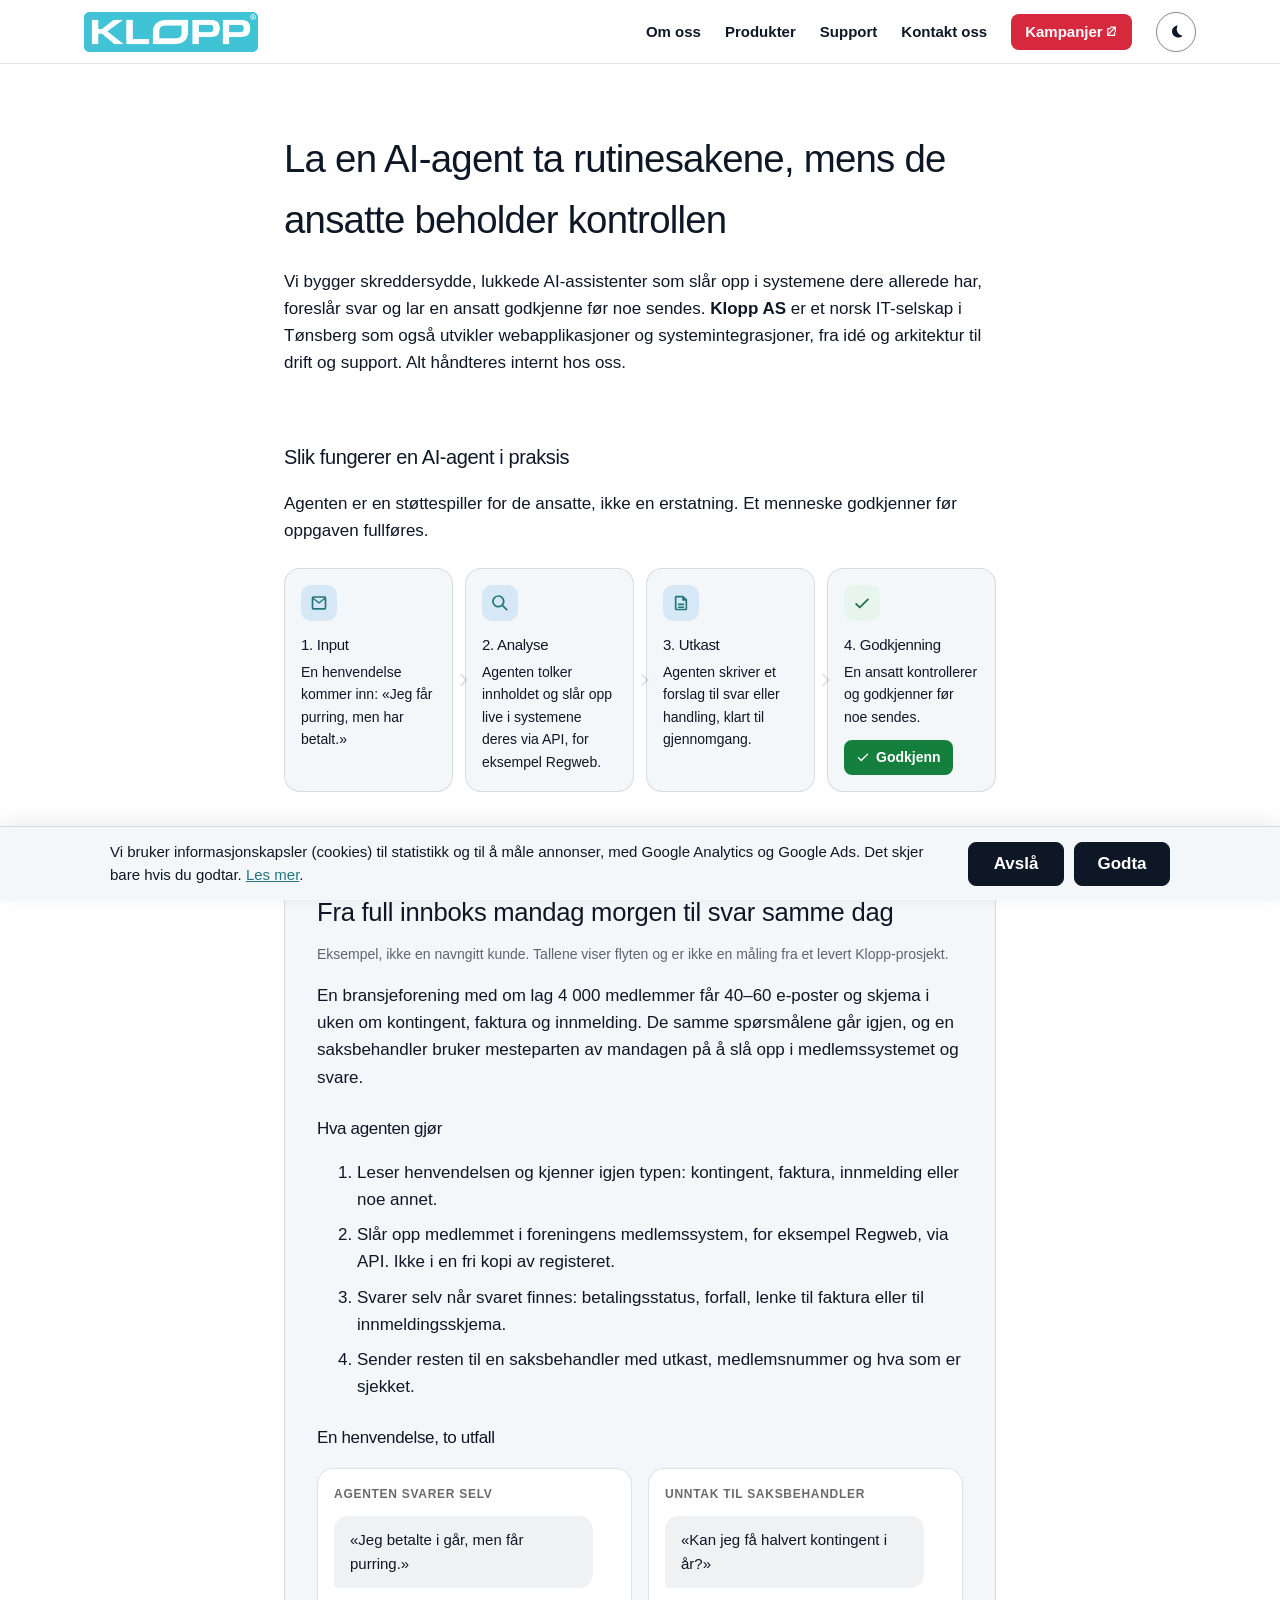
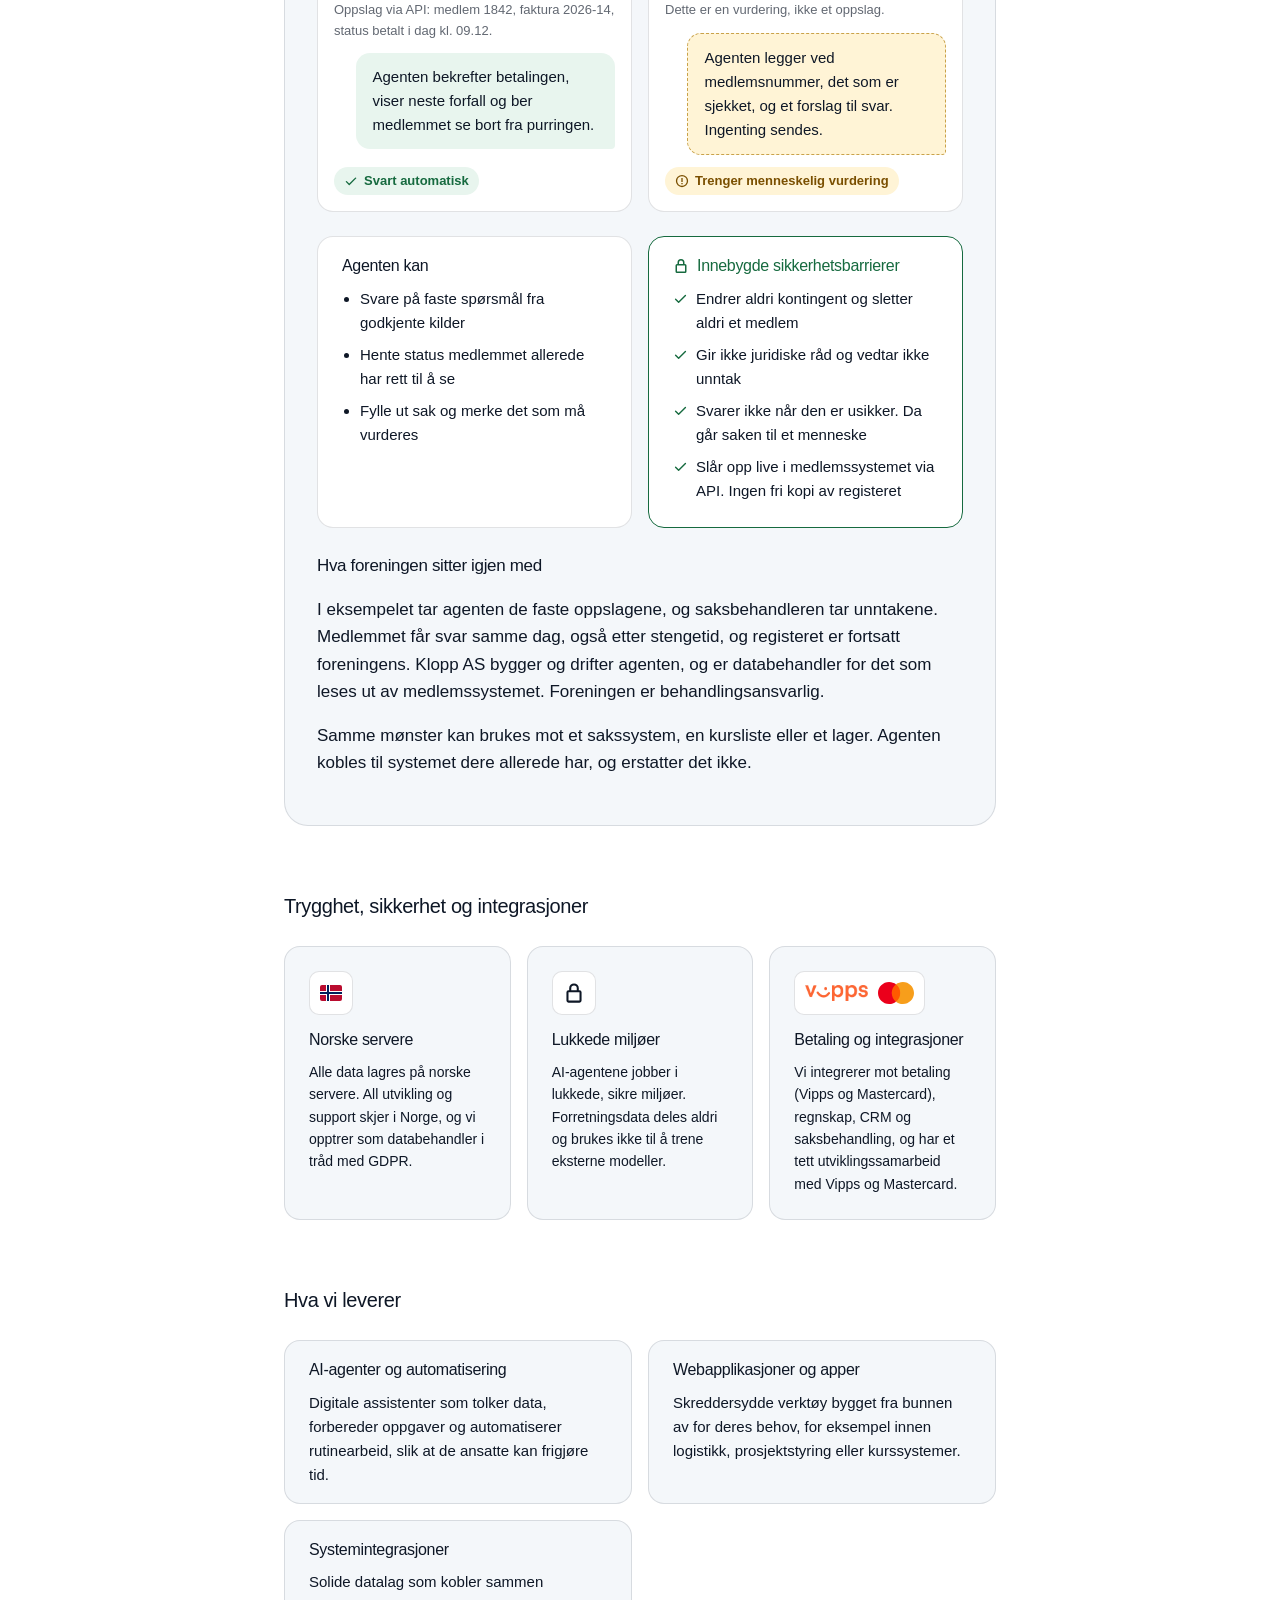
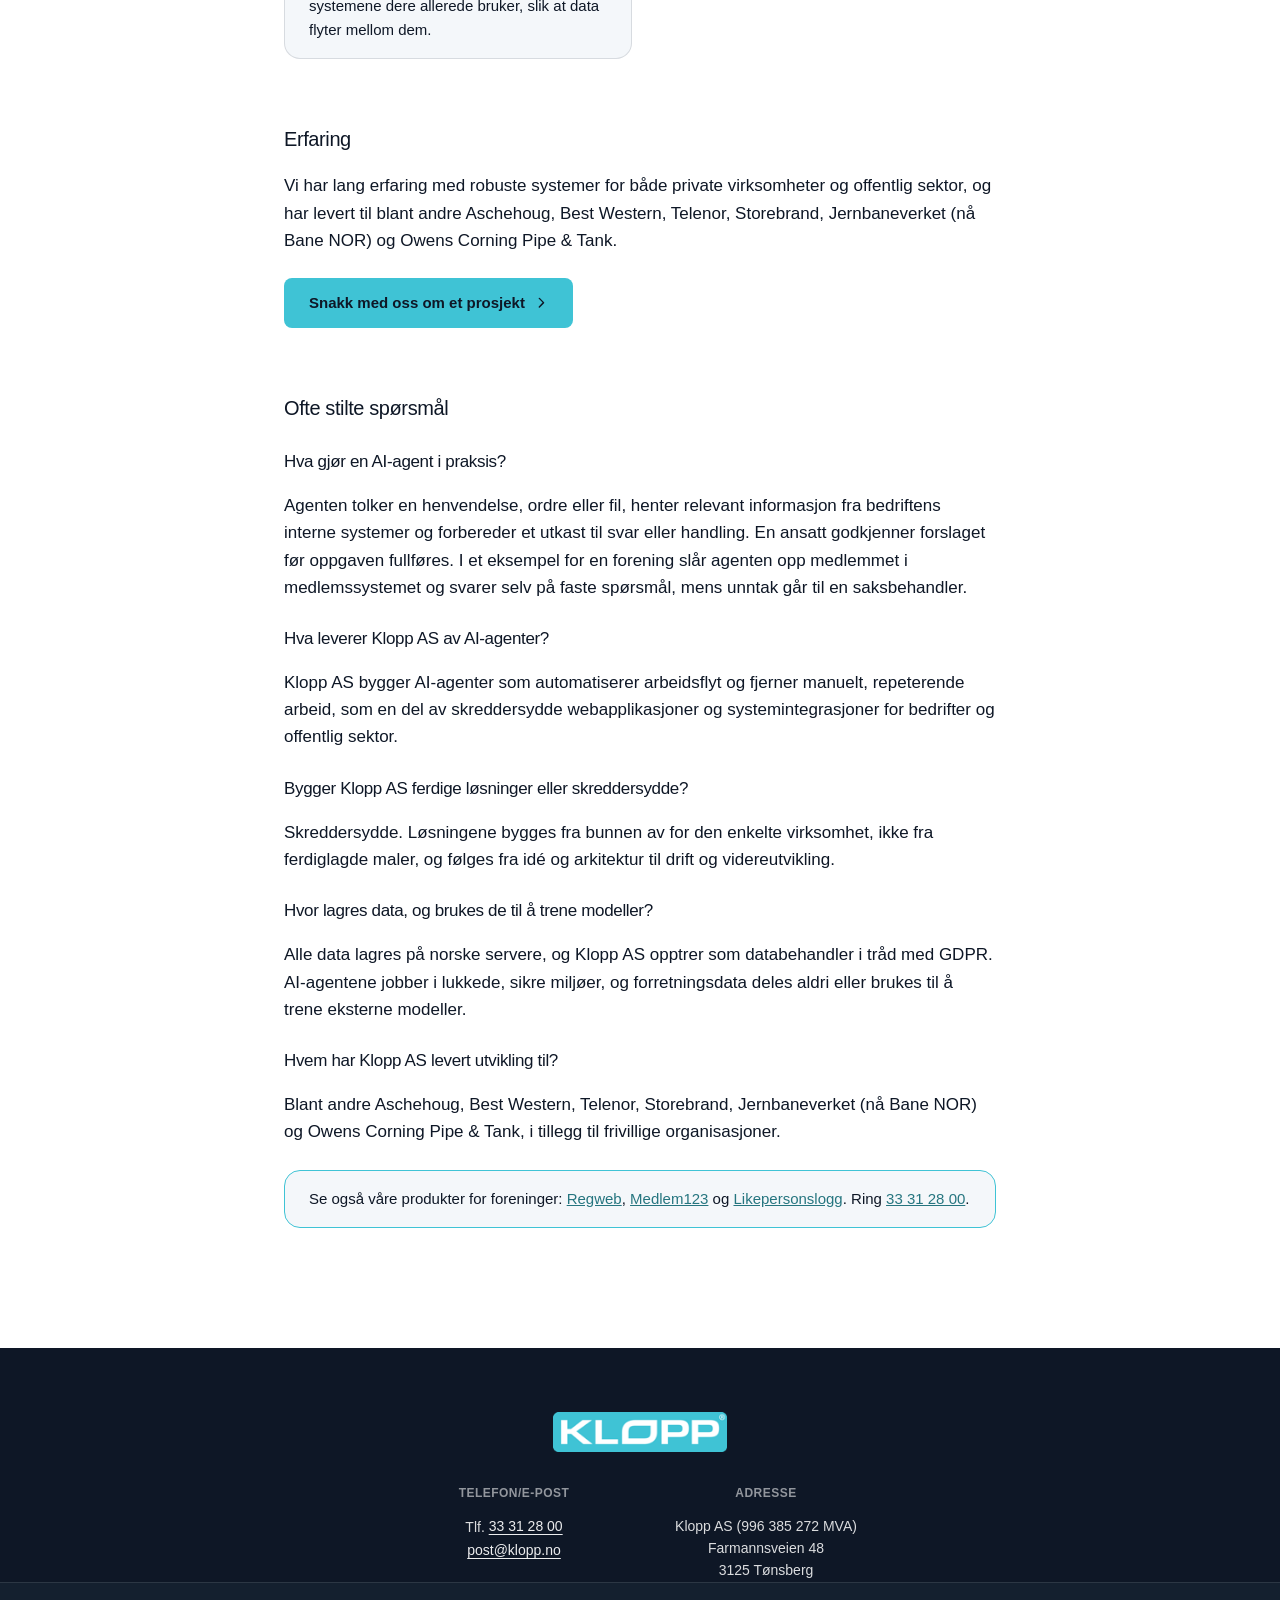
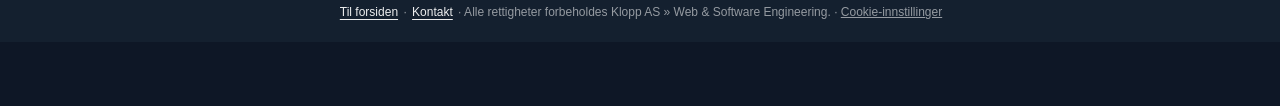
==== commit d1ecc9ab: "r062: real support page replacing the redirect stub, Support link in the menu on all pages, sitemap " ====
--- a/ai-agenter/index.html
+++ b/ai-agenter/index.html
@@ -226,6 +226,7 @@
                 <div class="navbar-actions">
                     <a class="navbar-link" href="/#om-oss">Om oss</a>
                     <a class="navbar-link" href="/#produkter">Produkter</a>
+                    <a class="navbar-link" href="/support/">Support</a>
                     <a class="navbar-link" href="/kontakt.html">Kontakt oss</a>
                     <a class="navbar-link navbar-link-highlight" href="https://medlemssystem.no/" target="_blank" rel="noopener">Kampanjer <svg class="icon" viewBox="0 0 16 16" width="1em" height="1em" fill="currentColor" aria-hidden="true"><path d="M6.5 2.75A.75.75 0 0 1 7.25 2H13a.75.75 0 0 1 .75.75v5.75a.75.75 0 0 1-1.5 0V4.56L4.28 12.53a.75.75 0 0 1-1.06-1.06L11.19 3.5H7.25a.75.75 0 0 1-.75-.75Z"/><path d="M2.75 4.5A.75.75 0 0 1 3.5 3.75h3a.75.75 0 0 1 0 1.5h-2.25v7h7V10a.75.75 0 0 1 1.5 0v3a.75.75 0 0 1-.75.75h-8.5a.75.75 0 0 1-.75-.75v-8.5Z"/></svg><span class="sr-only">(åpner medlemssystem.no i ny fane)</span></a>
                     <button class="theme-toggle" id="themeToggle" type="button" aria-label="Bytt mellom lyst og mørkt utseende" aria-pressed="false">
